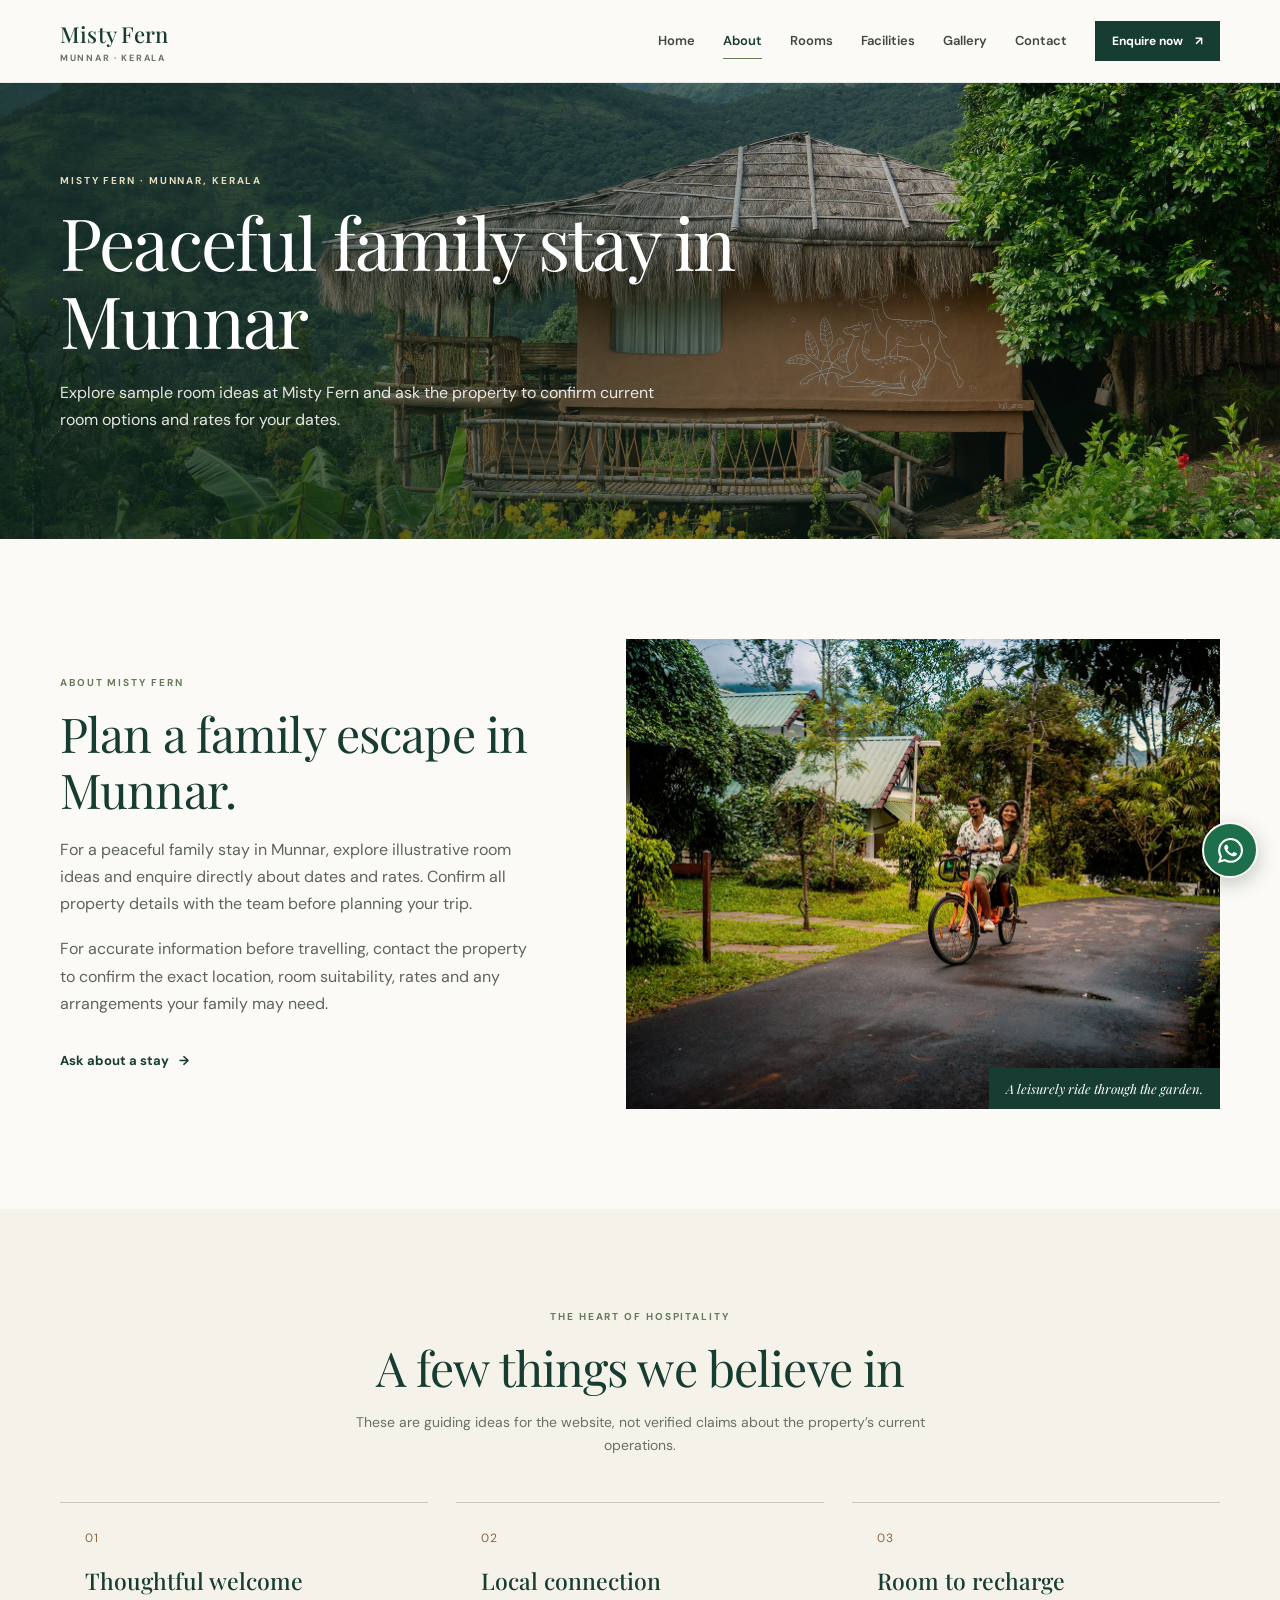
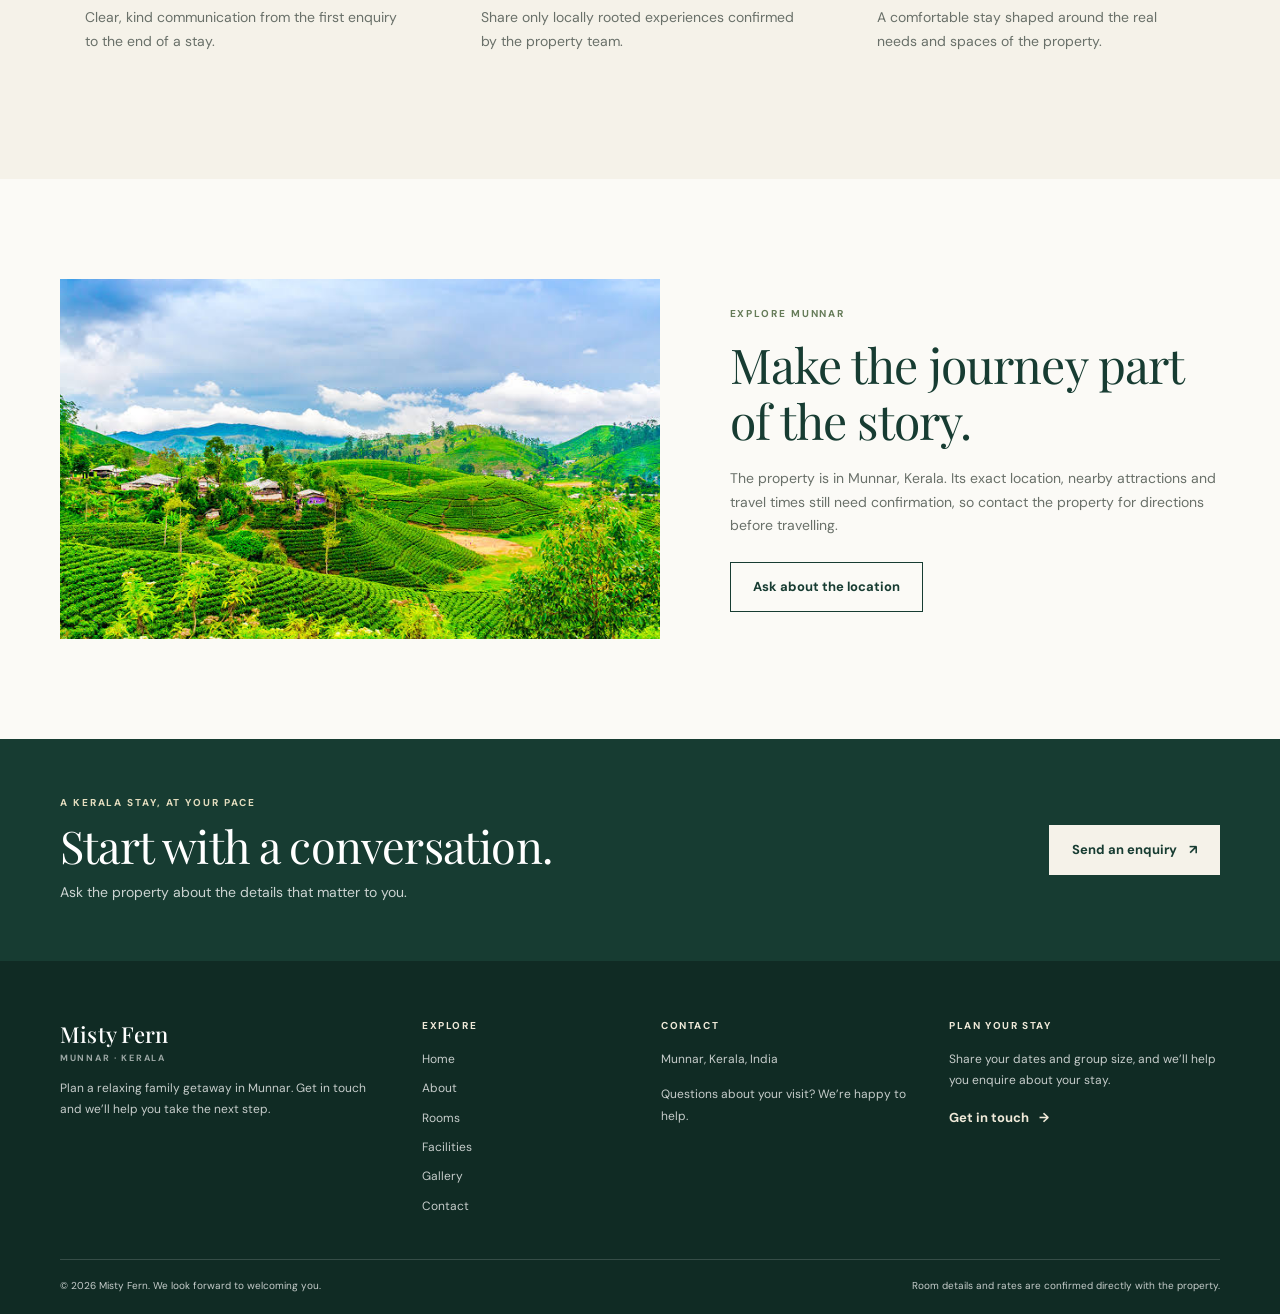
==== about.html @ b71ce5d6 "Add files via upload" ====
<!doctype html>
<html lang="en">
<head>
  <meta charset="utf-8"><meta name="viewport" content="width=device-width, initial-scale=1"><meta name="theme-color" content="#173c32">
  <title>Peaceful family stay in Munnar | Misty Fern</title>
  <meta name="description" content="Looking for a peaceful family stay in Munnar? Explore sample stays and contact Misty Fern to confirm details.">
  <meta property="og:type" content="website"><meta property="og:title" content="About Misty Fern | Munnar"><meta property="og:description" content="Plan a peaceful family stay in Munnar at Misty Fern. Ask the property to confirm rooms and rates."><meta property="og:image" content="https://images.unsplash.com/photo-1448375240586-882707db888b?auto=format&fit=crop&w=1200&q=80">
  <link rel="icon" href="favicon.svg" type="image/svg+xml"><link rel="stylesheet" href="styles.css"><script src="config.js" defer></script><script src="main.js" defer></script>
</head>
<body><a class="skip-link" href="#main">Skip to content</a><div id="site-header"></div>
<main id="main">
  <section class="page-hero"><img src="images/Cover.webp" alt="A scenic view of Munnar" fetchpriority="high"><div class="page-hero-overlay"></div><div class="container page-hero-content"><p class="eyebrow light">MISTY FERN · MUNNAR, KERALA</p><h2>Peaceful family stay in Munnar</h2><p>Explore sample room ideas at Misty Fern and ask the property to confirm current room options and rates for your dates.</p></div></section>
  <section class="section-pad container split-section"><div class="split-copy"><p class="eyebrow">ABOUT MISTY FERN</p><h2>Plan a family escape in Munnar.</h2><p>For a peaceful family stay in Munnar, explore illustrative room ideas and enquire directly about dates and rates. Confirm all property details with the team before planning your trip.</p><p>For accurate information before travelling, contact the property to confirm the exact location, room suitability, rates and any arrangements your family may need.</p><a class="text-link" href="contact.html#enquiry">Ask about a stay <span aria-hidden="true">→</span></a></div><div class="split-image"><img src="images/family.webp" alt="Two guests cycling through a garden" loading="lazy"><span class="image-caption">A leisurely ride through the garden.</span></div></section>
  <section class="soft-section section-pad"><div class="container"><div class="center-heading"><p class="eyebrow">THE HEART OF HOSPITALITY</p><h2>A few things we believe in</h2><p>These are guiding ideas for the website, not verified claims about the property’s current operations.</p></div><div class="belief-grid"><article><span>01</span><h3>Thoughtful welcome</h3><p>Clear, kind communication from the first enquiry to the end of a stay.</p></article><article><span>02</span><h3>Local connection</h3><p>Share only locally rooted experiences confirmed by the property team.</p></article><article><span>03</span><h3>Room to recharge</h3><p>A comfortable stay shaped around the real needs and spaces of the property.</p></article></div></div></section>
  <section class="section-pad container nearby-section"><div class="nearby-image"><img src="images/2nd%20image.jpg" alt="Tea gardens, hills and a lake in Munnar" loading="lazy"></div><div><p class="eyebrow">EXPLORE MUNNAR</p><h2>Make the journey part of the story.</h2><p>The property is in Munnar, Kerala. Its exact location, nearby attractions and travel times still need confirmation, so contact the property for directions before travelling.</p><a class="button button-outline" href="contact.html#enquiry">Ask about the location</a></div></section>
  <section class="booking-strip"><div class="container booking-strip-inner"><div><p class="eyebrow light">A KERALA STAY, AT YOUR PACE</p><h2>Start with a conversation.</h2><p>Ask the property about the details that matter to you.</p></div><a class="button button-light" href="contact.html#enquiry">Send an enquiry <span aria-hidden="true">↗</span></a></div></section>
</main><div id="site-footer"></div></body></html>
---- styles.css ----
@import url('https://fonts.googleapis.com/css2?family=DM+Sans:wght@400;500;600;700&family=Playfair+Display:wght@400;500;600&display=swap');

:root{--forest:#173c32;--forest-deep:#102b24;--moss:#657b58;--cream:#f5f2e9;--paper:#fbfaf6;--earth:#8a6748;--ink:#242923;--muted:#697069;--line:#dddcd2;--white:#fff;--serif:'Playfair Display',Georgia,serif;--sans:'DM Sans',Arial,sans-serif;--content:1160px}
*{box-sizing:border-box}
html{scroll-behavior:smooth;scroll-padding-top:92px}
body{margin:0;background:var(--paper);color:var(--ink);font:16px/1.7 var(--sans);-webkit-font-smoothing:antialiased}
img{display:block;width:100%;height:auto}
a{color:inherit}
button,input,select,textarea{font:inherit}
button,a{-webkit-tap-highlight-color:transparent}
a:focus-visible,button:focus-visible,input:focus-visible,select:focus-visible,textarea:focus-visible{outline:3px solid #bf8748;outline-offset:3px}
.container{width:min(var(--content),calc(100% - 48px));margin-inline:auto}
.section-pad{padding-block:100px}
.skip-link{position:absolute;z-index:100;top:12px;left:12px;padding:10px 16px;background:var(--white);transform:translateY(-160%);color:var(--forest)}
.skip-link:focus{transform:translateY(0)}
.site-header{position:sticky;z-index:50;top:0;background:rgba(251,250,246,.96);backdrop-filter:blur(14px);border-bottom:1px solid rgba(23,60,50,.09)}
.nav-wrap{height:82px;display:flex;align-items:center;justify-content:space-between;gap:28px}
.brand{display:inline-flex;flex-direction:column;text-decoration:none;line-height:1.1;flex-shrink:0}
.brand-name{font:500 22px var(--serif);color:var(--forest);letter-spacing:.01em}
.brand-sub{margin-top:5px;color:var(--muted);font-size:9px;font-weight:700;letter-spacing:.19em;text-transform:uppercase}
.nav-links{display:flex;align-items:center;gap:28px}
.nav-links>a:not(.button){position:relative;text-decoration:none;color:#414840;font-size:13px;font-weight:600}
.nav-links>a:not(.button):after{position:absolute;right:0;bottom:-7px;left:0;height:1px;background:var(--moss);content:"";transform:scaleX(0);transform-origin:left;transition:transform .2s}
.nav-links>a[aria-current=page]:after,.nav-links>a:not(.button):hover:after{transform:scaleX(1)}
.nav-links>a[aria-current=page]{color:var(--forest)}
.menu-toggle{display:none;width:44px;height:44px;padding:10px;border:1px solid var(--line);border-radius:50%;background:transparent;color:var(--forest);cursor:pointer}
.menu-toggle span{display:block;width:20px;height:1px;margin:5px auto;background:currentColor}
.button{display:inline-flex;min-height:50px;align-items:center;justify-content:center;gap:12px;padding:12px 22px;border:1px solid var(--forest);background:var(--forest);color:var(--white);font-size:13px;font-weight:700;text-decoration:none;transition:background .2s,color .2s,transform .2s}
.button:hover{transform:translateY(-2px);background:var(--forest-deep)}
.button-small{min-height:40px;padding:8px 16px;font-size:12px}
.button-light{border-color:var(--cream);background:var(--cream);color:var(--forest)}
.button-light:hover{background:var(--white);color:var(--forest)}
.button-outline,.button-outline-light{background:transparent;color:var(--forest)}
.button-outline:hover{background:var(--forest);color:var(--white)}
.button-outline-light{border-color:rgba(255,255,255,.7);color:var(--white)}
.button-outline-light:hover{background:var(--white);color:var(--forest)}
.button-row{display:flex;flex-wrap:wrap;gap:14px;margin-top:30px}
.hero{position:relative;display:flex;min-height:min(740px,calc(100svh - 82px));align-items:center;overflow:hidden;background:var(--forest-deep);color:white}
.hero-image,.hero-shade,.page-hero>img,.page-hero-overlay{position:absolute;inset:0;width:100%;height:100%;object-fit:cover}
.hero-image{object-position:center 55%}
.hero-shade,.page-hero-overlay{background:linear-gradient(90deg,rgba(13,36,29,.77) 0%,rgba(13,36,29,.46) 48%,rgba(13,36,29,.08) 100%),linear-gradient(0deg,rgba(12,29,24,.28),transparent 55%)}
.hero-content{position:relative;z-index:1;padding-block:90px}
.hero h1,.page-hero h1{max-width:790px;margin:15px 0 20px;font:400 clamp(48px,7vw,82px)/1.08 var(--serif);letter-spacing:-.025em}
.eyebrow{margin:0 0 15px;color:var(--moss);font-size:10px;font-weight:700;letter-spacing:.19em;line-height:1.5}
.eyebrow.light{color:#e4ddbf}
.hero-copy{max-width:550px;color:rgba(255,255,255,.9);font-size:17px}
.placeholder-note{color:#716e63;font-size:12px;font-style:italic}
.hero-note{margin-top:25px;color:rgba(255,255,255,.76)}
.hero-index{position:absolute;right:4%;bottom:35px;color:rgba(255,255,255,.8);font-size:10px;letter-spacing:.2em}
.intro-section{display:grid;grid-template-columns:1fr .85fr;align-items:center;gap:95px}
.photo-frame{position:relative;padding:0 28px 30px 0}
.photo-frame:before{position:absolute;z-index:0;right:0;bottom:0;width:70%;height:70%;background:var(--cream);content:""}
.photo-frame img{position:relative;z-index:1;height:490px;object-fit:cover}
.photo-caption,.image-caption{position:absolute;z-index:2;right:0;bottom:0;padding:12px 17px;background:var(--forest);color:white;font:italic 13px var(--serif)}
.intro-copy{max-width:440px}
h2{margin:0 0 18px;font:400 clamp(34px,4vw,48px)/1.18 var(--serif);letter-spacing:-.018em;color:var(--forest)}
h3{margin:0 0 10px;color:var(--forest);font:500 23px/1.3 var(--serif)}
.intro-copy>p:not(.eyebrow),.split-copy>p:not(.eyebrow){margin:0 0 18px;color:#5e635c}
.text-link{display:inline-flex;align-items:center;gap:10px;margin-top:15px;color:var(--forest);font-size:13px;font-weight:700;text-decoration:none}
.text-link span{transition:transform .2s}
.text-link:hover span{transform:translateX(4px)}
.rooms-section,.gallery-preview,.soft-section{background:var(--cream)}
.section-heading{display:flex;align-items:end;justify-content:space-between;gap:20px;margin-bottom:27px}
.section-heading h2,.center-heading h2{margin-bottom:0}
.section-heading>.text-link{flex-shrink:0}
.room-grid{display:grid;grid-template-columns:repeat(3,1fr);gap:24px;margin-top:25px}
.room-card{background:var(--paper)}
.card-image{position:relative;display:block;overflow:hidden}
.card-image img{height:250px;object-fit:cover;transition:transform .5s}
.room-card:hover .card-image img{transform:scale(1.04)}
.image-tag{position:absolute;top:14px;left:14px;padding:6px 9px;background:rgba(251,250,246,.93);color:var(--forest);font-size:9px;font-weight:700;letter-spacing:.12em}
.room-card-body{padding:24px}
.room-card-body h3{margin:0 0 9px}
.room-card-body>p:not(.eyebrow){min-height:52px;margin:0 0 18px;color:var(--muted);font-size:13px}
.room-meta{display:flex;flex-direction:column;gap:6px;padding:15px 0;border-top:1px solid var(--line);color:var(--muted);font-size:11px}
.price{color:var(--muted);font-size:11px}
.price strong{color:var(--forest);font:500 18px var(--serif)}
.card-actions{display:flex;align-items:center;justify-content:space-between;gap:8px}
.card-actions .text-link{margin:0;font-size:12px}
.quote-band{padding:78px 0;background:linear-gradient(100deg,rgba(17,51,42,.94),rgba(29,69,54,.87)),url("https://images.unsplash.com/photo-1470252649378-9c29740c9fa8?auto=format&fit=crop&w=1800&q=75") center 48%/cover;color:white}
.quote-inner{max-width:760px;text-align:center}
.quote-inner h2{margin:0 0 26px;color:white;font-size:clamp(38px,5vw,58px)}
.feature-grid{display:grid;grid-template-columns:repeat(4,1fr);gap:22px;margin-top:28px}
.facility-note-panel{display:flex;align-items:center;justify-content:space-between;gap:28px;padding:28px 32px;background:var(--cream)}
.facility-note-panel p{max-width:700px;margin:0;color:#5e635c;font-size:14px}
.facility-note-panel p .text-link{display:flex;width:max-content;margin-top:8px}
.facility-empty{min-height:160px;justify-content:center}
.facility-empty p{max-width:530px}
.facility-empty strong{color:var(--forest);font:500 23px var(--serif)}
.feature-card{min-height:245px;padding:27px 23px;border:1px solid var(--line);background:var(--paper)}
.feature-icon{display:block;margin-bottom:22px;color:var(--earth);font:32px var(--serif)}
.feature-card h3{font-size:21px}
.feature-card p{margin:0 0 12px;color:var(--muted);font-size:13px}
.verify-label{display:inline-block;margin-top:5px;color:#77684c;font-size:10px;font-weight:700;letter-spacing:.04em}
.preview-item{position:relative;overflow:hidden;color:white}
.preview-item:after{position:absolute;inset:45% 0 0;background:linear-gradient(transparent,rgba(10,25,20,.68));content:""}
.preview-item img{height:100%;object-fit:cover;transition:transform .5s}
.preview-item:hover img{transform:scale(1.04)}
.preview-item span{position:absolute;z-index:1;bottom:17px;left:19px;font:19px var(--serif)}
.carousel-controls{display:flex;gap:9px}
.carousel-button{display:grid;width:44px;height:44px;place-items:center;border:1px solid var(--forest);border-radius:50%;background:transparent;color:var(--forest);font-size:20px;cursor:pointer;transition:background .2s,color .2s}
.carousel-button:hover:not(:disabled){background:var(--forest);color:var(--white)}
.carousel-button:disabled{opacity:.4;cursor:not-allowed}
.carousel-button[data-carousel-toggle]{font-size:15px}
.sightseeing-carousel{display:grid;grid-auto-columns:calc((100% - 32px)/3);grid-auto-flow:column;gap:16px;margin-top:25px;overflow-x:auto;overscroll-behavior-x:contain;scroll-snap-type:x mandatory;scrollbar-color:var(--moss) transparent;scrollbar-width:thin}
.sightseeing-card{height:320px;scroll-snap-align:start}
.sightseeing-card img{height:100%;object-fit:cover}
.location-section{display:grid;grid-template-columns:.8fr 1.2fr;align-items:center;gap:70px}
.location-copy address{margin:22px 0;color:#5e635c;font-style:normal}
.map-placeholder{position:relative;min-height:420px;overflow:hidden;background:#e9e8da}
.map-pin{margin-bottom:14px;color:var(--forest);font-size:33px}
.map-placeholder h3{font-size:23px}
.map-placeholder p{max-width:360px;margin:0 0 15px;color:#626c61;font-size:13px}
.map-embed{position:absolute;inset:0;width:100%;height:100%;min-height:100%;border:0}
.whatsapp-float{position:fixed;z-index:40;right:22px;bottom:22px;display:inline-flex;width:56px;height:56px;align-items:center;justify-content:center;padding:0;border:2px solid var(--paper);border-radius:50%;background:#1d6e4b;box-shadow:0 6px 20px rgba(16,43,36,.24);color:white;text-decoration:none;transition:transform .2s,background .2s}
.whatsapp-float:hover,.whatsapp-float:focus-visible,.whatsapp-float:active{transform:scale(1.5);background:#155a3c}
.whatsapp-icon{width:25px;height:25px;flex:0 0 25px;fill:currentColor}
.whatsapp-link{width:50px;height:50px;min-height:50px;padding:0;border-radius:50%;transition:transform .2s,background .2s}
.whatsapp-link:hover,.whatsapp-link:focus-visible,.whatsapp-link:active{transform:scale(1.5)}
.whatsapp-float .whatsapp-icon,.whatsapp-link .whatsapp-icon{transition:transform .2s}
.whatsapp-float:hover .whatsapp-icon,.whatsapp-float:focus-visible .whatsapp-icon,.whatsapp-float:active .whatsapp-icon,.whatsapp-link:hover .whatsapp-icon,.whatsapp-link:focus-visible .whatsapp-icon,.whatsapp-link:active .whatsapp-icon{transform:scale(1.25)}
.booking-strip{padding:56px 0;background:var(--forest);color:white}
.booking-strip-inner{display:flex;align-items:center;justify-content:space-between;gap:40px}
.booking-strip h2{margin:0 0 9px;color:white;font-size:clamp(34px,4vw,45px)}
.booking-strip p:not(.eyebrow){margin:0;color:rgba(255,255,255,.78);font-size:14px}
.booking-strip .eyebrow{margin-bottom:9px}
.site-footer{padding:58px 0 20px;background:var(--forest-deep);color:rgba(255,255,255,.76)}
.footer-grid{display:grid;grid-template-columns:1.3fr .8fr 1fr 1.1fr;gap:42px;padding-bottom:43px}
.footer-brand .brand-name{color:white}
.footer-brand .brand-sub{color:rgba(255,255,255,.59)}
.footer-grid h2{margin:0 0 17px;color:#f0ead9;font:700 10px var(--sans);letter-spacing:.16em;text-transform:uppercase}
.footer-grid p,.footer-grid address{margin:14px 0 0;font-size:12px;line-height:1.8;font-style:normal}
.footer-links{display:flex;flex-direction:column;gap:9px}
.footer-links a{width:max-content;color:rgba(255,255,255,.76);font-size:12px;text-decoration:none}
.footer-links a:hover{color:white;text-decoration:underline}
.footer-bottom{display:flex;justify-content:space-between;gap:20px;padding-top:17px;border-top:1px solid rgba(255,255,255,.16);font-size:10px}
.footer-bottom p{margin:0}
.page-hero{position:relative;min-height:450px;display:flex;align-items:center;overflow:hidden;background:var(--forest-deep);color:white}
.page-hero>img{object-position:center 53%}
.page-hero-content{position:relative;z-index:1;padding-block:90px}
.page-hero h1,.page-hero h2{max-width:750px;margin:15px 0 20px;color:var(--white);font:400 clamp(46px,6vw,72px)/1.08 var(--serif);letter-spacing:-.025em}
.page-hero .page-hero-content h2{color:#fff}
.page-hero-content>p:last-child{max-width:600px;color:rgba(255,255,255,.88)}
.page-hero-short{min-height:390px}
.split-section{display:grid;grid-template-columns:.9fr 1.1fr;align-items:center;gap:80px}
.split-copy{max-width:480px}
.split-image{position:relative}
.split-image img{height:470px;object-fit:cover}
.image-caption{right:0;bottom:0}
.soft-section{background:var(--cream)}
.center-heading{max-width:700px;margin:0 auto 44px;text-align:center}
.center-heading>p:last-child{max-width:620px;margin:15px auto 0;color:var(--muted);font-size:14px}
.belief-grid{display:grid;grid-template-columns:repeat(3,1fr);gap:28px}
.belief-grid article{padding:25px;border-top:1px solid #c9c8bc}
.belief-grid article>span{display:block;margin-bottom:18px;color:var(--earth);font-size:12px;letter-spacing:.12em}
.belief-grid h3{font-size:23px}
.belief-grid p,.nearby-section p:not(.eyebrow){margin:0;color:var(--muted);font-size:14px}
.nearby-section{display:grid;grid-template-columns:1.1fr .9fr;align-items:center;gap:70px}
.nearby-image img{height:360px;object-fit:cover}
.nearby-section .button{margin-top:24px}
.room-list{display:flex;flex-direction:column;gap:35px}
.room-detail{display:grid;grid-template-columns:1.08fr .92fr;background:var(--cream);scroll-margin-top:100px}
.room-detail:nth-child(even){grid-template-columns:.92fr 1.08fr}
.room-detail:nth-child(even) .room-detail-image{order:2}
.room-detail-image{position:relative;min-height:360px}
.room-detail-image img{position:absolute;inset:0;height:100%;object-fit:cover}
.room-detail-content{padding:38px}
.room-detail-content h2{font-size:38px}
.room-detail-content>p:not(.eyebrow){color:var(--muted);font-size:14px}
.detail-specs{display:grid;grid-template-columns:1fr 1fr;gap:10px;margin:20px 0;padding:16px 0;border-block:1px solid var(--line);color:#656a62;font-size:12px}
.large-price{margin:0 0 5px!important}
.large-price strong{font-size:24px}
.muted-copy{margin:0 0 18px!important;font-size:11px!important}
.policy-note{max-width:700px;margin:52px auto 0;padding:24px 28px;border-left:2px solid var(--moss);background:var(--cream)}
.policy-note h2{font-size:25px}
.policy-note p{margin:0;color:var(--muted);font-size:13px}
.facility-grid{display:grid;grid-template-columns:repeat(2,1fr);gap:25px}
.facility-card{display:grid;grid-template-columns:.8fr 1.2fr;min-height:235px;background:var(--cream)}
.facility-art img{height:100%;min-height:235px;object-fit:cover}
.facility-card>div:last-child{padding:25px}
.facility-card h3{margin:10px 0;font-size:23px}
.facility-card p{margin:0;color:var(--muted);font-size:13px}
.illustration-note{margin-top:14px;color:var(--muted);font-size:12px;font-style:italic}
.confirmed-facilities{display:grid;grid-template-columns:repeat(3,minmax(0,1fr));gap:24px;margin-top:40px}
.confirmed-facility{display:flex;flex-direction:column;padding:32px 28px;border:1px solid var(--line);background:var(--paper);border-radius:4px;box-shadow:0 4px 18px rgba(16,43,36,.04);transition:transform .25s ease,box-shadow .25s ease,border-color .25s ease}
.confirmed-facility:hover{transform:translateY(-3px);box-shadow:0 12px 28px rgba(16,43,36,.08);border-color:rgba(101,123,88,.4)}
.confirmed-facility-header{display:flex;align-items:center;justify-content:space-between;margin-bottom:20px}
.facility-icon{display:inline-flex;align-items:center;justify-content:center;width:48px;height:48px;border-radius:50%;background:rgba(23,60,50,.07);color:var(--forest)}
.facility-icon svg{width:24px;height:24px}
.facility-num{font:500 22px var(--serif);color:var(--earth);letter-spacing:.02em}
.confirmed-facility-copy{display:flex;flex-direction:column;flex-grow:1}
.confirmed-facility h3{margin:0 0 10px;font-size:21px;color:var(--forest);font-family:var(--serif);font-weight:500;line-height:1.25}
.confirmed-facility p{margin:0;color:var(--muted);font-size:14px;line-height:1.6}
.centered-note{margin-top:25px;text-align:center}
.gallery-filters{display:flex;flex-wrap:wrap;justify-content:center;gap:9px;margin:35px 0}
.filter-button{padding:9px 16px;border:1px solid var(--line);border-radius:30px;background:transparent;color:var(--forest);font-size:12px;cursor:pointer;transition:background .2s,color .2s}
.filter-button:hover,.filter-button.is-active{border-color:var(--forest);background:var(--forest);color:white}
.gallery-grid{display:grid;grid-auto-flow:dense;grid-template-columns:repeat(3,1fr);grid-auto-rows:245px;gap:16px}
.gallery-item{position:relative;overflow:hidden;padding:0;border:0;background:var(--forest);color:white;text-align:left;cursor:zoom-in}
.gallery-item img{height:100%;object-fit:cover;transition:transform .4s,opacity .3s}
.gallery-item:after{position:absolute;inset:55% 0 0;background:linear-gradient(transparent,rgba(10,25,20,.74));content:""}
.gallery-item:hover img{transform:scale(1.045)}
.gallery-item>span{position:absolute;z-index:1;right:16px;bottom:13px;left:16px;font-size:12px;font-weight:600}
.gallery-item-wide{grid-column:span 2}
.gallery-item-tall{grid-row:span 2}
.gallery-item[hidden]{display:none}
.lightbox{width:min(960px,calc(100% - 32px));max-width:none;max-height:92vh;padding:45px 66px 30px;border:0;background:#101713;color:white}
.lightbox::backdrop{background:rgba(6,13,10,.88)}
.lightbox figure{display:flex;max-height:calc(92vh - 85px);flex-direction:column;align-items:center;justify-content:center;gap:12px;margin:0}
.lightbox figure img{width:auto;max-width:100%;max-height:calc(92vh - 140px);object-fit:contain}
.lightbox figcaption{color:rgba(255,255,255,.83);font-size:13px;text-align:center}
.lightbox-close,.lightbox-prev,.lightbox-next{position:absolute;display:grid;width:42px;height:42px;place-items:center;border:1px solid rgba(255,255,255,.42);border-radius:50%;background:rgba(0,0,0,.2);color:white;font-size:28px;line-height:1;cursor:pointer}
.lightbox-close{top:12px;right:12px;font-size:25px}
.lightbox-prev{top:50%;left:12px}
.lightbox-next{top:50%;right:12px}
.contact-layout{display:grid;grid-template-columns:.85fr 1.15fr;align-items:start;gap:80px}
.contact-information>h2{font-size:42px}
.contact-information>p:not(.eyebrow){color:var(--muted);font-size:14px}
.contact-detail{display:flex;gap:17px;margin-top:26px}
.contact-symbol{width:34px;flex:none;color:var(--earth);font-size:21px;text-align:center}
.contact-detail h3{margin:0 0 4px;font:700 12px var(--sans)}
.contact-detail p{margin:0;color:var(--muted);font-size:12px}
.contact-detail .text-link{margin-top:6px;font-size:11px}
.contact-map{min-height:350px;margin:28px 0}
.whatsapp-link[aria-disabled=true]{opacity:.65;cursor:not-allowed}
.enquiry-panel{padding:37px;background:var(--cream)}
.enquiry-panel h2{font-size:39px}
.form-intro,.privacy-note{color:var(--muted);font-size:12px}
.form-grid{display:grid;grid-template-columns:1fr 1fr;gap:18px;margin-top:25px}
.form-field{display:flex;flex-direction:column;gap:7px}
.form-field-full{grid-column:1/-1}
.form-field label{color:#3f4940;font-size:11px;font-weight:700}
.form-field input,.form-field select,.form-field textarea{width:100%;min-height:46px;padding:11px 12px;border:1px solid #d2d0c5;border-radius:0;background:var(--paper);color:var(--ink);font-size:13px}
.form-field textarea{resize:vertical}
.form-field input:focus,.form-field select:focus,.form-field textarea:focus{border-color:var(--moss)}
.privacy-note{margin:20px 0}
.submit-button{min-width:175px;cursor:pointer}
.submit-button:disabled{opacity:.66;cursor:wait}
.form-status{min-height:25px;margin:14px 0 0;color:var(--forest);font-size:13px}
.form-status[data-state=error]{color:#8b2b24}
.visually-hidden,.sr-only{position:absolute!important;width:1px!important;height:1px!important;padding:0!important;overflow:hidden!important;clip:rect(0,0,0,0)!important;white-space:nowrap!important;border:0!important}
.not-found{min-height:55vh;display:flex;flex-direction:column;align-items:flex-start;justify-content:center;padding-block:80px}
.not-found h1{max-width:700px;margin:0 0 14px;color:var(--forest);font:400 clamp(42px,7vw,70px)/1.1 var(--serif)}
.not-found>p:not(.eyebrow){max-width:520px;color:var(--muted)}

@media(max-width:950px){
  .nav-links{gap:17px}.nav-links>a:not(.button){font-size:12px}.nav-links .button{min-height:42px;padding:9px 13px;font-size:11px}
  .intro-section{gap:55px}.room-grid{gap:15px}.room-card-body{padding:18px}.card-image img{height:210px}
  .feature-grid{grid-template-columns:repeat(2,1fr)}.location-section,.split-section,.nearby-section{gap:42px}
  .footer-grid{grid-template-columns:repeat(2,1fr);gap:35px}.contact-layout{gap:40px}
}
@media(max-width:700px){
  html{scroll-padding-top:75px}.container{width:min(100% - 36px,var(--content))}.section-pad{padding-block:70px}
  .nav-wrap{height:72px}.brand-name{font-size:20px}.menu-toggle{display:block}
  .nav-links{position:absolute;top:71px;right:0;left:0;display:none;align-items:stretch;gap:0;padding:8px 20px 20px;border-bottom:1px solid var(--line);background:var(--paper);box-shadow:0 14px 22px rgba(16,43,36,.08)}
  .nav-links.is-open{display:flex;flex-direction:column}.nav-links>a:not(.button){padding:13px 3px;border-bottom:1px solid var(--line);font-size:14px}.nav-links>a:not(.button):after{display:none}.nav-links .button{margin-top:15px}
  .hero{min-height:690px;min-height:min(740px,calc(100svh - 72px))}.hero-image{object-position:58% center}.hero-shade{background:linear-gradient(90deg,rgba(13,36,29,.72),rgba(13,36,29,.23)),linear-gradient(0deg,rgba(12,29,24,.38),transparent 72%)}
  .hero-content{padding-block:70px}.hero h1{max-width:560px;font-size:clamp(46px,12vw,66px)}.hero-copy{font-size:15px}
  .intro-section,.location-section,.split-section,.nearby-section,.contact-layout{grid-template-columns:1fr;gap:38px}
  .photo-frame{max-width:520px}.photo-frame img{height:370px}.intro-copy{max-width:none}
  .section-heading{align-items:start;flex-direction:column;gap:8px}.section-heading>.text-link{margin-top:3px}
  .room-grid{grid-template-columns:1fr;gap:20px}.card-image img{height:280px}.room-card-body>p:not(.eyebrow){min-height:0}
  .quote-band{padding:63px 0}.feature-grid{gap:13px}.feature-card{min-height:0;padding:20px 17px}.feature-icon{margin-bottom:13px}
  .sightseeing-carousel{grid-auto-columns:calc((100% - 16px)/2)}.sightseeing-card{height:280px}.preview-item span{left:12px;font-size:16px}
  .booking-strip-inner{align-items:flex-start;flex-direction:column;gap:23px}.booking-strip{padding:43px 0}
  .facility-note-panel{align-items:flex-start;flex-direction:column;padding:24px}
  .page-hero{min-height:390px}.page-hero h1,.page-hero h2{font-size:clamp(43px,11vw,62px)}.page-hero-content{padding-block:75px}
  .split-image img{height:360px}.belief-grid{grid-template-columns:1fr;gap:5px}.belief-grid article{padding:19px 10px}
  .nearby-image img{height:290px}.room-detail,.room-detail:nth-child(even){grid-template-columns:1fr}.room-detail:nth-child(even) .room-detail-image{order:0}
  .map-placeholder{min-height:340px}.contact-map{min-height:300px}
  .room-detail-image{min-height:270px}.room-detail-image img{height:270px}.room-detail-content{padding:27px 23px}
  .facility-grid{grid-template-columns:1fr}.facility-card{grid-template-columns:.75fr 1.25fr;min-height:210px}.facility-art img{min-height:210px}.facility-card>div:last-child{padding:19px}.confirmed-facilities{grid-template-columns:repeat(2,minmax(0,1fr));gap:16px}.confirmed-facility{padding:24px 20px}
  .gallery-grid{grid-template-columns:repeat(2,1fr);grid-auto-rows:190px;gap:10px}.gallery-item-wide{grid-column:span 2}.gallery-item-tall{grid-row:span 2}.gallery-item>span{right:10px;bottom:10px;left:10px;font-size:10px}
  .gallery-filters{gap:7px}.filter-button{padding:8px 12px;font-size:11px}.lightbox{padding:48px 45px 25px}.lightbox-prev{left:5px}.lightbox-next{right:5px}
  .whatsapp-float{right:13px;bottom:13px}
  .contact-information>h2{font-size:37px}.enquiry-panel{padding:28px 21px}.enquiry-panel h2{font-size:35px}
}
@media(max-width:420px){
  .container{width:calc(100% - 30px)}.feature-grid{grid-template-columns:1fr}.feature-card{padding:20px}
  .sightseeing-carousel{grid-auto-columns:86%}.sightseeing-card{height:260px}
  .facility-card{grid-template-columns:1fr}.facility-art img{height:200px;min-height:0}.confirmed-facilities{grid-template-columns:1fr}
  .form-grid{grid-template-columns:1fr}.form-field-full{grid-column:auto}
  .footer-grid{grid-template-columns:1fr 1fr;gap:30px 18px}.footer-grid>section:first-child{grid-column:1/-1}
  .footer-bottom{flex-direction:column;gap:7px}.detail-specs{grid-template-columns:1fr}
}
@media(prefers-reduced-motion:reduce){
  *,*::before,*::after{scroll-behavior:auto!important;transition-duration:.01ms!important;animation-duration:.01ms!important;animation-iteration-count:1!important}
}
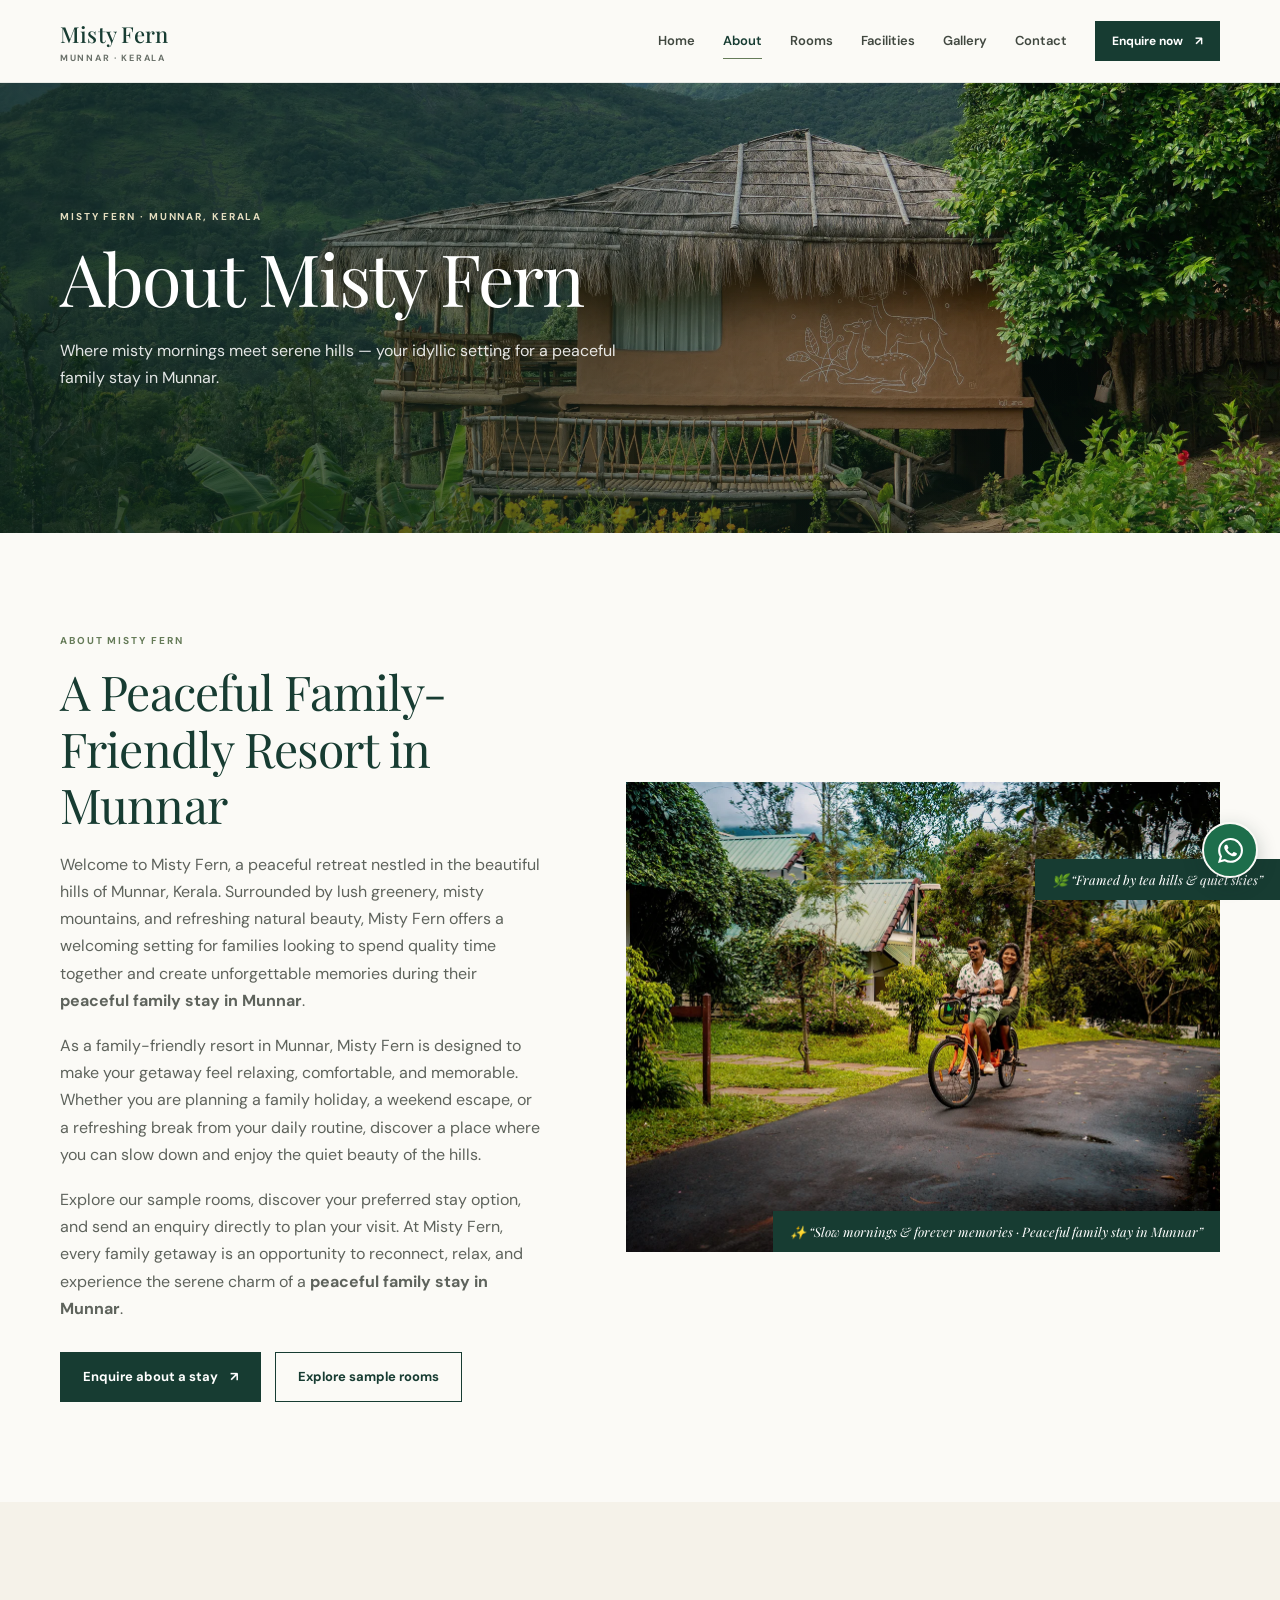
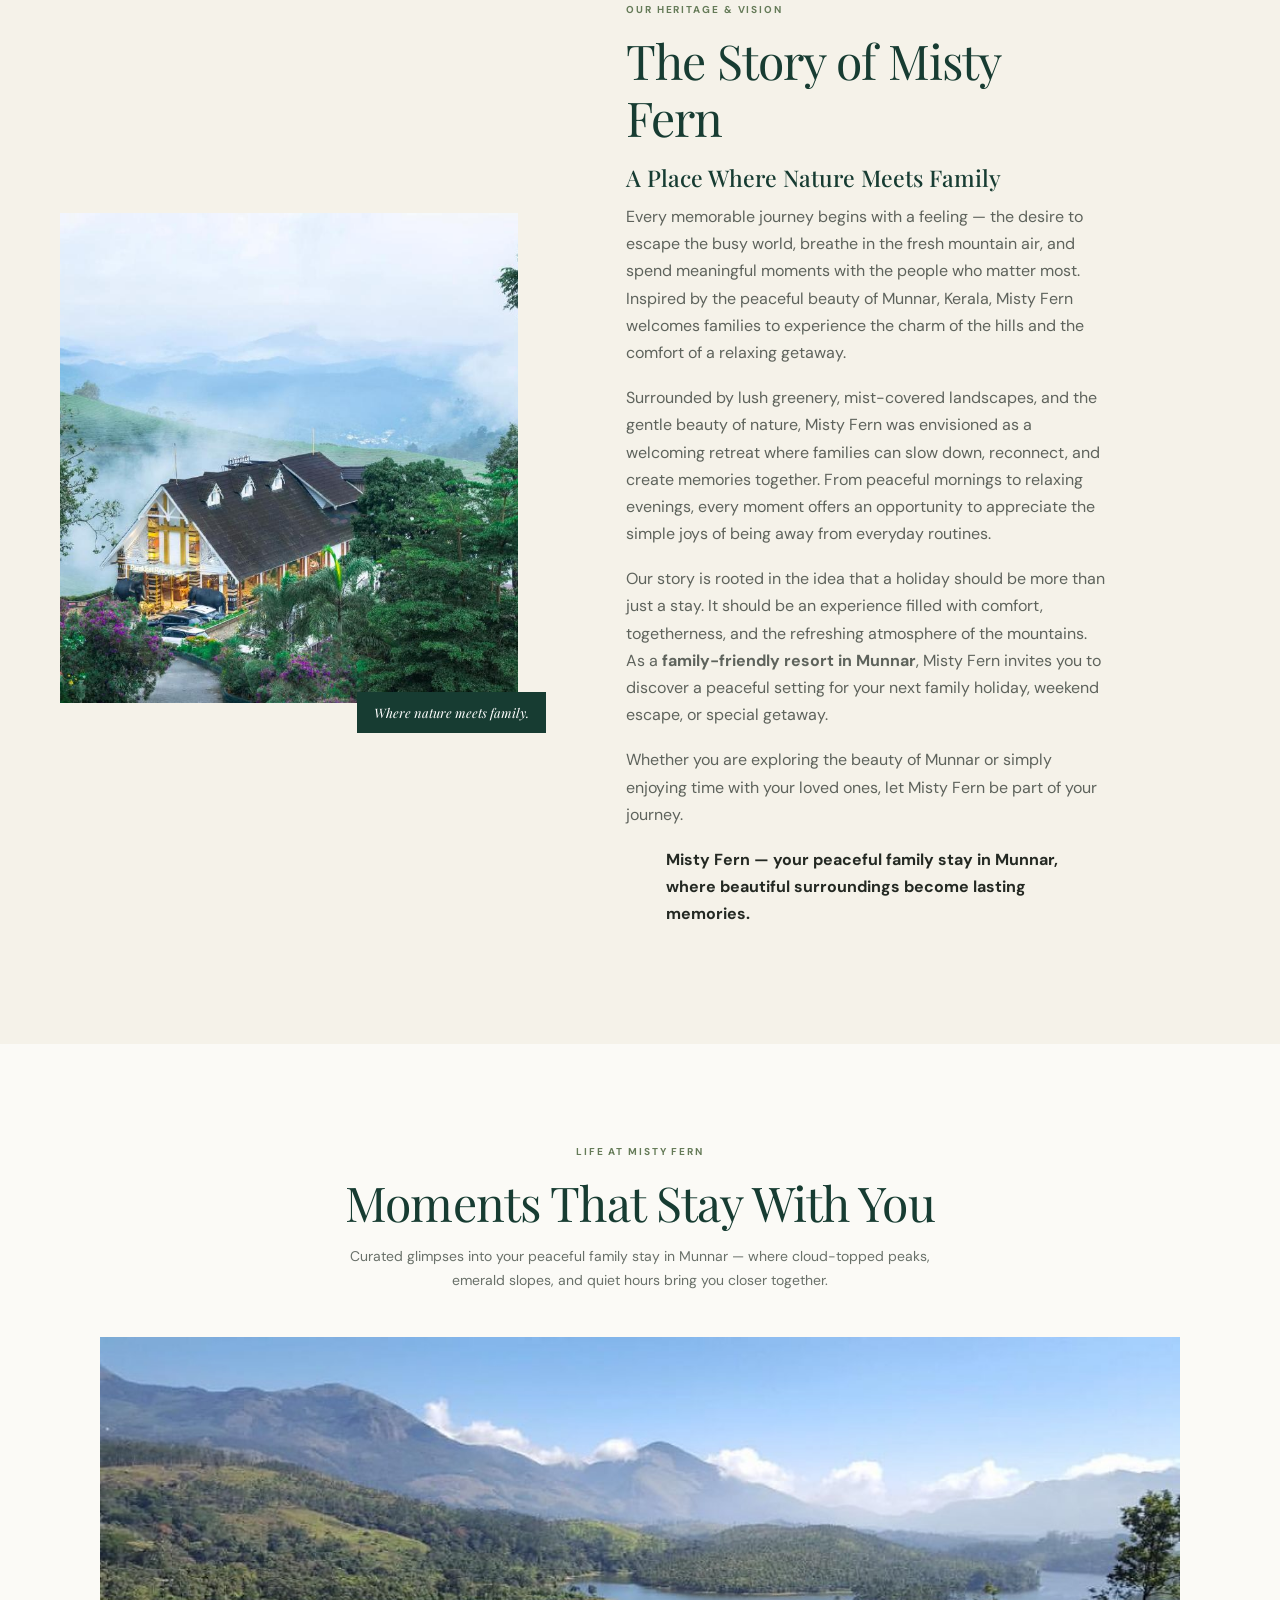
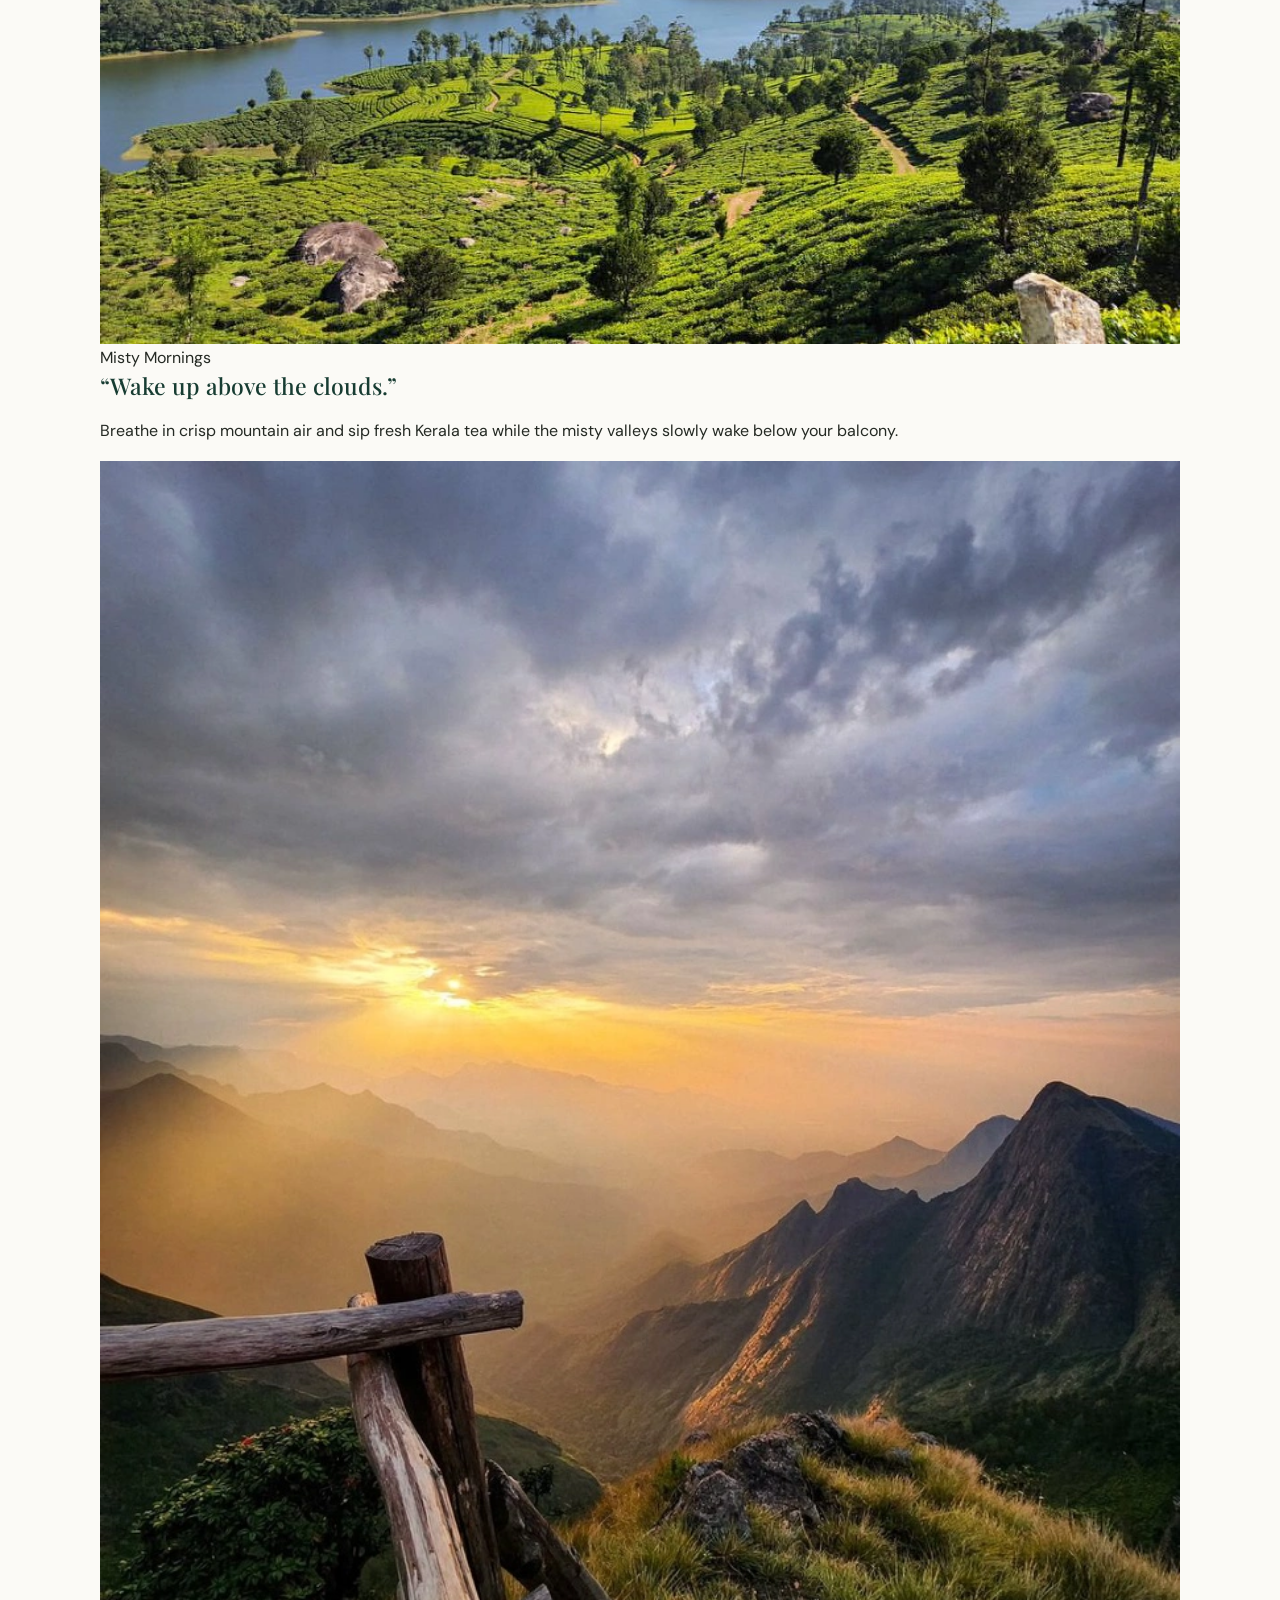
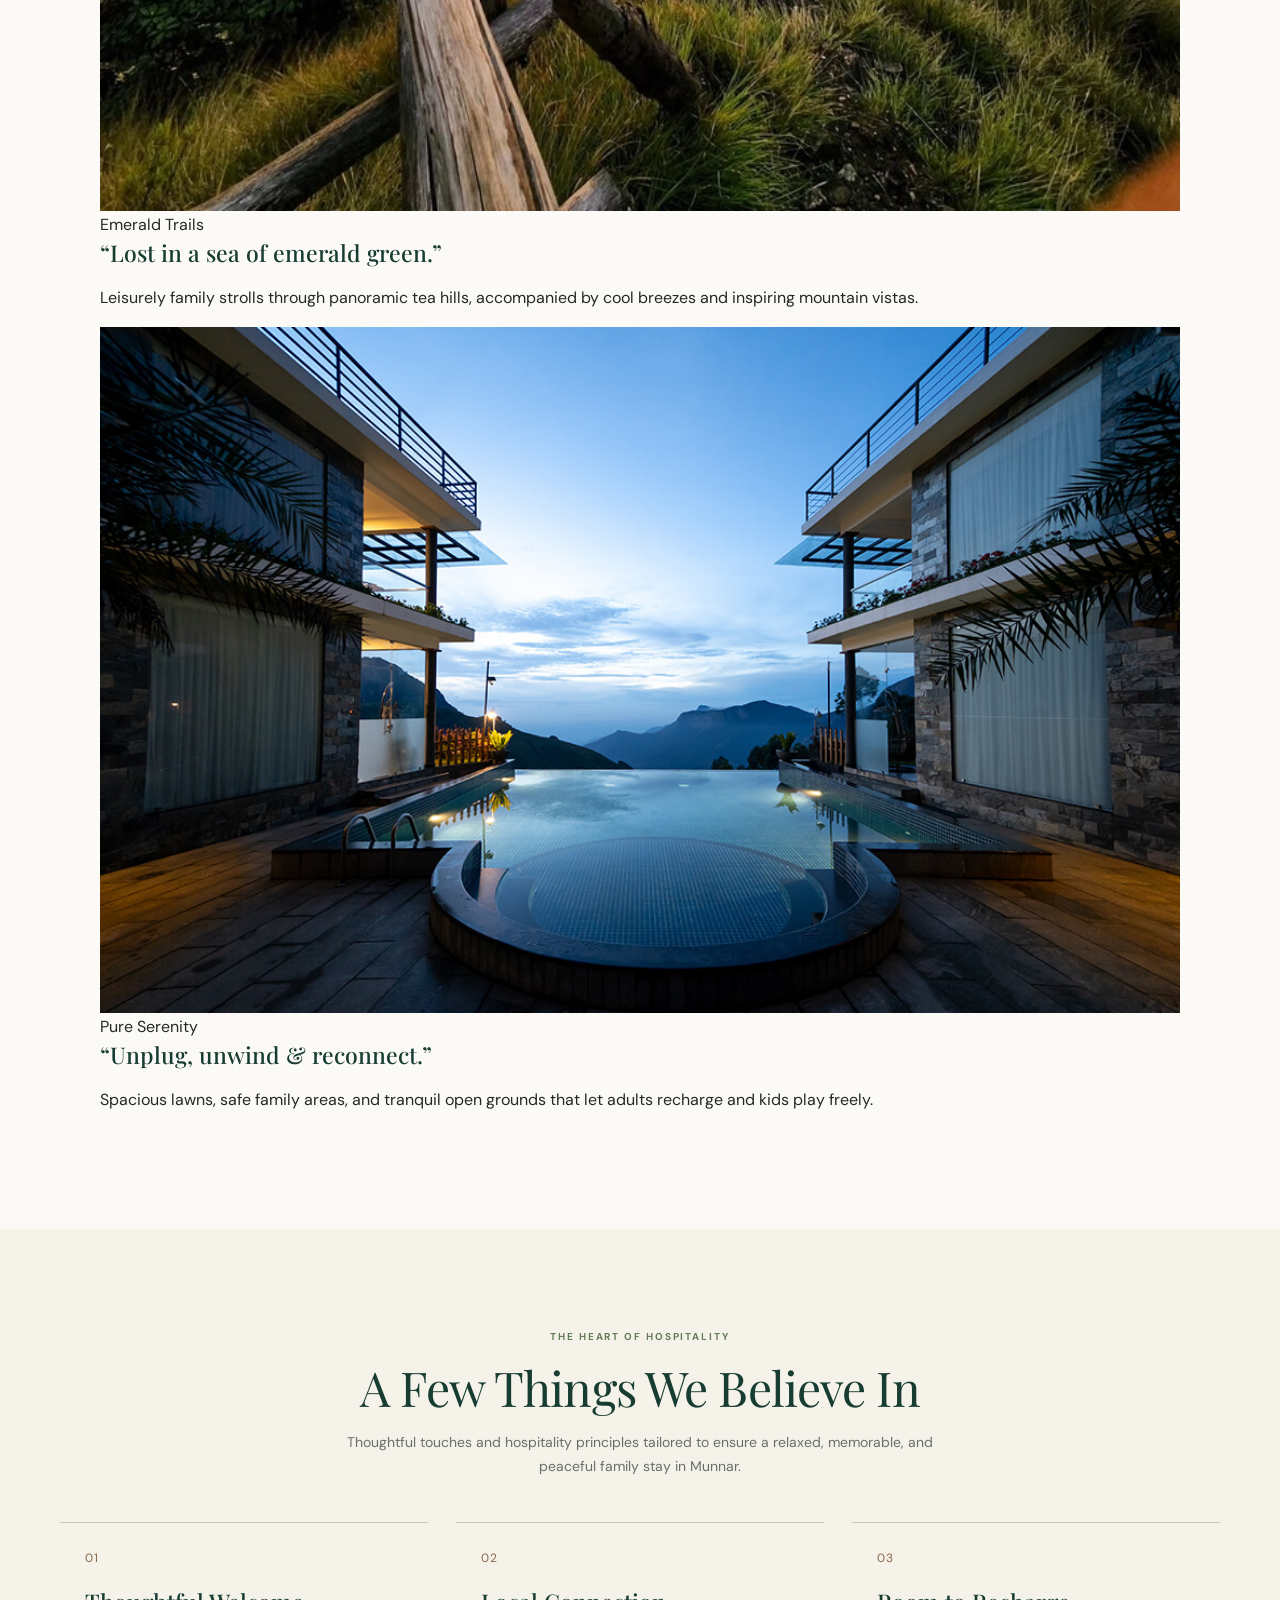
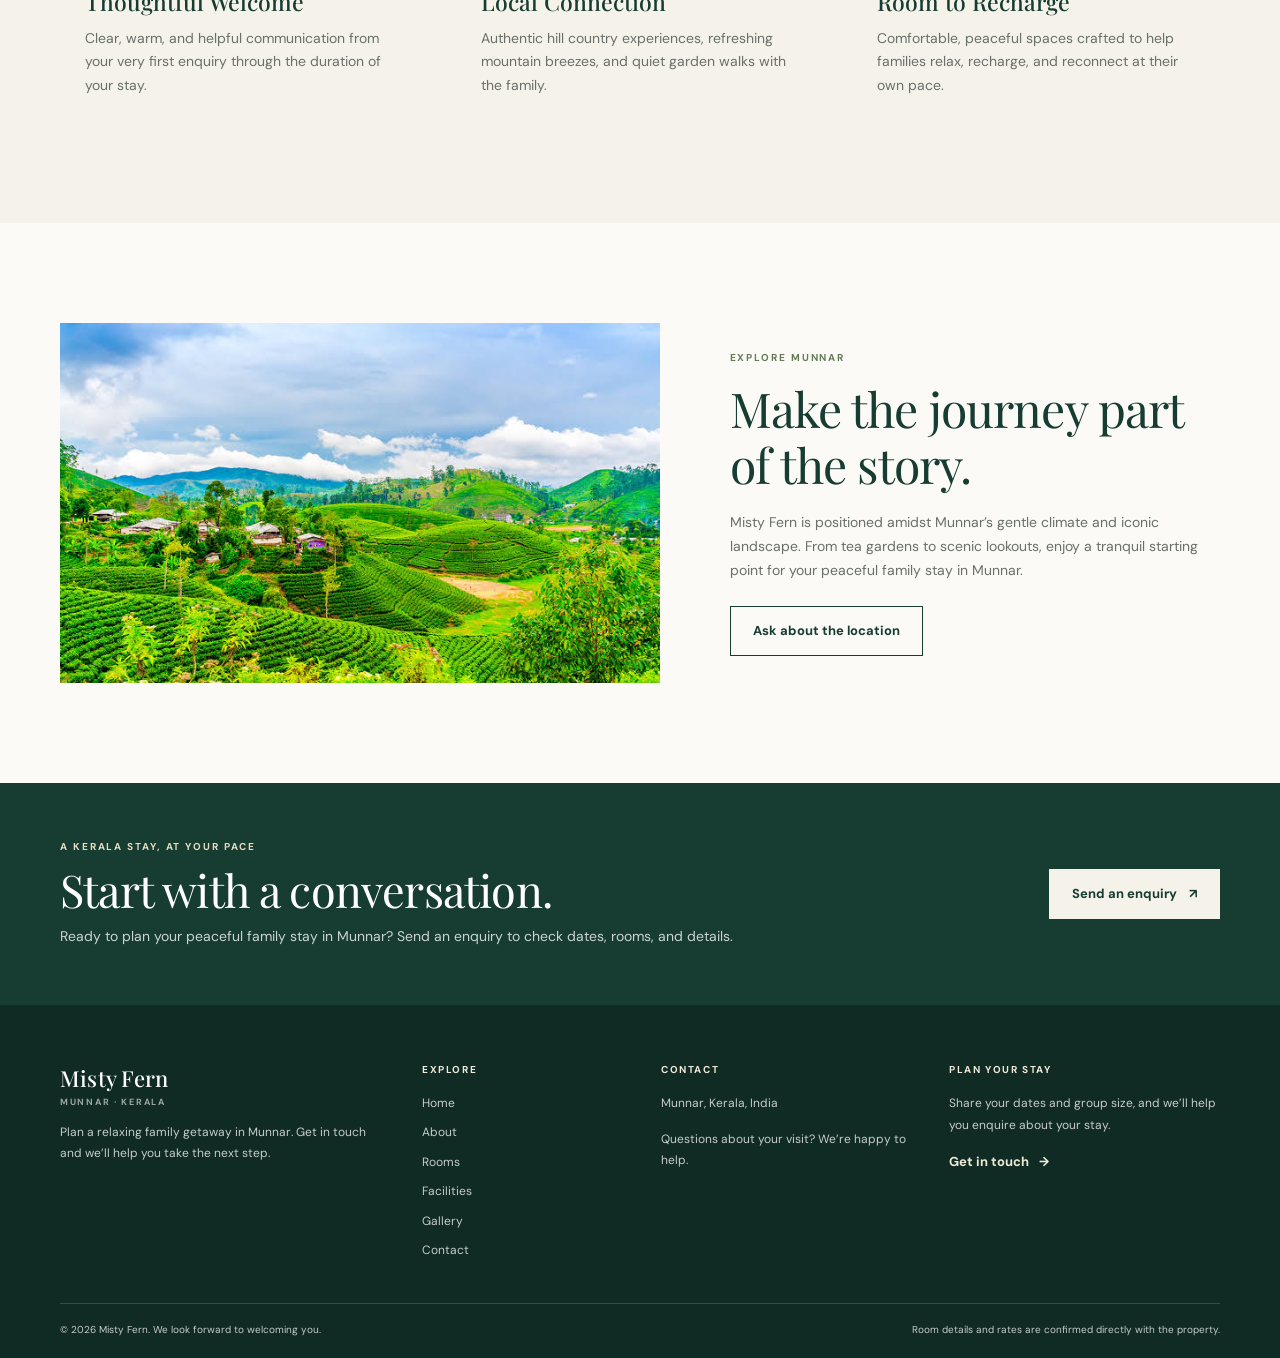
==== commit 19a225aa: "Update about.html" ====
--- a/about.html
+++ b/about.html
@@ -1,17 +1,191 @@
 <!doctype html>
 <html lang="en">
+
 <head>
-  <meta charset="utf-8"><meta name="viewport" content="width=device-width, initial-scale=1"><meta name="theme-color" content="#173c32">
-  <title>Peaceful family stay in Munnar | Misty Fern</title>
-  <meta name="description" content="Looking for a peaceful family stay in Munnar? Explore sample stays and contact Misty Fern to confirm details.">
-  <meta property="og:type" content="website"><meta property="og:title" content="About Misty Fern | Munnar"><meta property="og:description" content="Plan a peaceful family stay in Munnar at Misty Fern. Ask the property to confirm rooms and rates."><meta property="og:image" content="https://images.unsplash.com/photo-1448375240586-882707db888b?auto=format&fit=crop&w=1200&q=80">
-  <link rel="icon" href="favicon.svg" type="image/svg+xml"><link rel="stylesheet" href="styles.css"><script src="config.js" defer></script><script src="main.js" defer></script>
+  <!-- Google tag (gtag.js) -->
+  <script async src="https://www.googletagmanager.com/gtag/js?id=G-NYLX27RBE4"></script>
+  <script>
+    window.dataLayer = window.dataLayer || [];
+    function gtag() { dataLayer.push(arguments); }
+    gtag('js', new Date());
+
+    gtag('config', 'G-NYLX27RBE4');
+  </script>
+  <link rel="canonical" href="https://nithinvs4554-ai.github.io/munnar-resorts/about" />
+  <meta charset="utf-8">
+  <meta name="viewport" content="width=device-width, initial-scale=1">
+  <meta name="theme-color" content="#173c32">
+  <title>Peaceful Family Stay in Munnar | About Misty Fern Resort</title>
+  <meta name="description"
+    content="Discover Misty Fern, a peaceful family-friendly resort in Munnar, Kerala. Experience misty mountain views, quiet nature trails, and a truly peaceful family stay in Munnar.">
+  <meta property="og:type" content="website">
+  <meta property="og:title" content="About Misty Fern | Peaceful Family Stay in Munnar">
+  <meta property="og:description"
+    content="Surrounded by lush greenery and misty hills, Misty Fern offers the ideal setting for a peaceful family stay in Munnar. Enquire today.">
+  <meta property="og:image"
+    content="https://images.unsplash.com/photo-1448375240586-882707db888b?auto=format&fit=crop&w=1200&q=80">
+  <link rel="icon" href="favicon.svg" type="image/svg+xml">
+  <link rel="stylesheet" href="styles.css">
+  <script src="config.js" defer></script>
+  <script src="main.js" defer></script>
 </head>
-<body><a class="skip-link" href="#main">Skip to content</a><div id="site-header"></div>
-<main id="main">
-  <section class="page-hero"><img src="images/Cover.webp" alt="A scenic view of Munnar" fetchpriority="high"><div class="page-hero-overlay"></div><div class="container page-hero-content"><p class="eyebrow light">MISTY FERN · MUNNAR, KERALA</p><h2>Peaceful family stay in Munnar</h2><p>Explore sample room ideas at Misty Fern and ask the property to confirm current room options and rates for your dates.</p></div></section>
-  <section class="section-pad container split-section"><div class="split-copy"><p class="eyebrow">ABOUT MISTY FERN</p><h2>Plan a family escape in Munnar.</h2><p>For a peaceful family stay in Munnar, explore illustrative room ideas and enquire directly about dates and rates. Confirm all property details with the team before planning your trip.</p><p>For accurate information before travelling, contact the property to confirm the exact location, room suitability, rates and any arrangements your family may need.</p><a class="text-link" href="contact.html#enquiry">Ask about a stay <span aria-hidden="true">→</span></a></div><div class="split-image"><img src="images/family.webp" alt="Two guests cycling through a garden" loading="lazy"><span class="image-caption">A leisurely ride through the garden.</span></div></section>
-  <section class="soft-section section-pad"><div class="container"><div class="center-heading"><p class="eyebrow">THE HEART OF HOSPITALITY</p><h2>A few things we believe in</h2><p>These are guiding ideas for the website, not verified claims about the property’s current operations.</p></div><div class="belief-grid"><article><span>01</span><h3>Thoughtful welcome</h3><p>Clear, kind communication from the first enquiry to the end of a stay.</p></article><article><span>02</span><h3>Local connection</h3><p>Share only locally rooted experiences confirmed by the property team.</p></article><article><span>03</span><h3>Room to recharge</h3><p>A comfortable stay shaped around the real needs and spaces of the property.</p></article></div></div></section>
-  <section class="section-pad container nearby-section"><div class="nearby-image"><img src="images/2nd%20image.jpg" alt="Tea gardens, hills and a lake in Munnar" loading="lazy"></div><div><p class="eyebrow">EXPLORE MUNNAR</p><h2>Make the journey part of the story.</h2><p>The property is in Munnar, Kerala. Its exact location, nearby attractions and travel times still need confirmation, so contact the property for directions before travelling.</p><a class="button button-outline" href="contact.html#enquiry">Ask about the location</a></div></section>
-  <section class="booking-strip"><div class="container booking-strip-inner"><div><p class="eyebrow light">A KERALA STAY, AT YOUR PACE</p><h2>Start with a conversation.</h2><p>Ask the property about the details that matter to you.</p></div><a class="button button-light" href="contact.html#enquiry">Send an enquiry <span aria-hidden="true">↗</span></a></div></section>
-</main><div id="site-footer"></div></body></html>
+
+<body>
+  <a class="skip-link" href="#main">Skip to content</a>
+  <div id="site-header"></div>
+
+  <main id="main">
+    <!-- Hero Section -->
+    <section class="page-hero">
+      <img src="images/Cover.webp" alt="Scenic view of misty hills and green valleys in Munnar, Kerala" fetchpriority="high">
+      <div class="page-hero-overlay"></div>
+      <div class="container page-hero-content">
+        <p class="eyebrow light">MISTY FERN · MUNNAR, KERALA</p>
+        <h1>About Misty Fern</h1>
+        <p>Where misty mornings meet serene hills — your idyllic setting for a peaceful family stay in Munnar.</p>
+      </div>
+    </section>
+
+    <!-- Split Intro Section -->
+    <section class="section-pad container split-section">
+      <div class="split-copy">
+        <p class="eyebrow">ABOUT MISTY FERN</p>
+        <h2>A Peaceful Family-Friendly Resort in Munnar</h2>
+        <p>Welcome to Misty Fern, a peaceful retreat nestled in the beautiful hills of Munnar, Kerala. Surrounded by lush greenery, misty mountains, and refreshing natural beauty, Misty Fern offers a welcoming setting for families looking to spend quality time together and create unforgettable memories during their <strong>peaceful family stay in Munnar</strong>.</p>
+        <p>As a family-friendly resort in Munnar, Misty Fern is designed to make your getaway feel relaxing, comfortable, and memorable. Whether you are planning a family holiday, a weekend escape, or a refreshing break from your daily routine, discover a place where you can slow down and enjoy the quiet beauty of the hills.</p>
+        <p>Explore our sample rooms, discover your preferred stay option, and send an enquiry directly to plan your visit. At Misty Fern, every family getaway is an opportunity to reconnect, relax, and experience the serene charm of a <strong>peaceful family stay in Munnar</strong>.</p>
+        <div class="button-row">
+          <a class="button" href="contact.html#enquiry">Enquire about a stay <span aria-hidden="true">↗</span></a>
+          <a class="button button-outline" href="rooms.html">Explore sample rooms</a>
+        </div>
+      </div>
+      <div class="split-image">
+        <img src="images/family.webp" alt="Family enjoying a leisurely bike ride outdoors during a peaceful family stay in Munnar at Misty Fern resort" loading="lazy">
+        <span class="image-caption">✨ &ldquo;Slow mornings &amp; forever memories · Peaceful family stay in Munnar&rdquo;</span>
+      </div>
+    </section>
+
+    <!-- The Story of Misty Fern Section -->
+    <section class="soft-section section-pad">
+      <div class="container split-section split-section-reverse">
+        <div class="intro-photo photo-frame">
+          <img src="images/hero image.jpg" alt="Panoramic view of misty mountains and emerald hills in Munnar, Kerala" loading="lazy">
+          <span class="photo-caption">Where nature meets family.</span>
+        </div>
+        <div class="split-copy">
+          <p class="eyebrow">OUR HERITAGE &amp; VISION</p>
+          <h2>The Story of Misty Fern</h2>
+          <h3 class="story-subheading">A Place Where Nature Meets Family</h3>
+          <p>Every memorable journey begins with a feeling — the desire to escape the busy world, breathe in the fresh mountain air, and spend meaningful moments with the people who matter most. Inspired by the peaceful beauty of Munnar, Kerala, Misty Fern welcomes families to experience the charm of the hills and the comfort of a relaxing getaway.</p>
+          <p>Surrounded by lush greenery, mist-covered landscapes, and the gentle beauty of nature, Misty Fern was envisioned as a welcoming retreat where families can slow down, reconnect, and create memories together. From peaceful mornings to relaxing evenings, every moment offers an opportunity to appreciate the simple joys of being away from everyday routines.</p>
+          <p>Our story is rooted in the idea that a holiday should be more than just a stay. It should be an experience filled with comfort, togetherness, and the refreshing atmosphere of the mountains. As a <strong>family-friendly resort in Munnar</strong>, Misty Fern invites you to discover a peaceful setting for your next family holiday, weekend escape, or special getaway.</p>
+          <p>Whether you are exploring the beauty of Munnar or simply enjoying time with your loved ones, let Misty Fern be part of your journey.</p>
+          <blockquote class="story-highlight">
+            <strong>Misty Fern — your peaceful family stay in Munnar, where beautiful surroundings become lasting memories.</strong>
+          </blockquote>
+        </div>
+      </div>
+    </section>
+
+    <!-- Visual Story / Moments Gallery Section -->
+    <section class="section-pad container">
+      <div class="center-heading">
+        <p class="eyebrow">LIFE AT MISTY FERN</p>
+        <h2>Moments That Stay With You</h2>
+        <p>Curated glimpses into your peaceful family stay in Munnar — where cloud-topped peaks, emerald slopes, and quiet hours bring you closer together.</p>
+      </div>
+      <div class="story-grid">
+        <figure class="story-card">
+          <div class="story-media">
+            <img src="images/1ST IMAGE.jpg" alt="Cozy hillside cottage surrounded by lush tea garden greenery during a peaceful family stay in Munnar" loading="lazy">
+            <span class="story-badge">Misty Mornings</span>
+          </div>
+          <figcaption class="story-caption">
+            <h3>&ldquo;Wake up above the clouds.&rdquo;</h3>
+            <p>Breathe in crisp mountain air and sip fresh Kerala tea while the misty valleys slowly wake below your balcony.</p>
+          </figcaption>
+        </figure>
+
+        <figure class="story-card">
+          <div class="story-media">
+            <img src="images/2nd image.webp" alt="Scenic tea plantations and winding green slopes in Munnar Kerala" loading="lazy">
+            <span class="story-badge">Emerald Trails</span>
+          </div>
+          <figcaption class="story-caption">
+            <h3>&ldquo;Lost in a sea of emerald green.&rdquo;</h3>
+            <p>Leisurely family strolls through panoramic tea hills, accompanied by cool breezes and inspiring mountain vistas.</p>
+          </figcaption>
+        </figure>
+
+        <figure class="story-card">
+          <div class="story-media">
+            <img src="images/facilities.jpg" alt="Peaceful outdoor lawn and resort facilities at Misty Fern family resort in Munnar" loading="lazy">
+            <span class="story-badge">Pure Serenity</span>
+          </div>
+          <figcaption class="story-caption">
+            <h3>&ldquo;Unplug, unwind &amp; reconnect.&rdquo;</h3>
+            <p>Spacious lawns, safe family areas, and tranquil open grounds that let adults recharge and kids play freely.</p>
+          </figcaption>
+        </figure>
+      </div>
+    </section>
+
+    <!-- Hospitality Values Section -->
+    <section class="soft-section section-pad">
+      <div class="container">
+        <div class="center-heading">
+          <p class="eyebrow">THE HEART OF HOSPITALITY</p>
+          <h2>A Few Things We Believe In</h2>
+          <p>Thoughtful touches and hospitality principles tailored to ensure a relaxed, memorable, and peaceful family stay in Munnar.</p>
+        </div>
+        <div class="belief-grid">
+          <article>
+            <span>01</span>
+            <h3>Thoughtful Welcome</h3>
+            <p>Clear, warm, and helpful communication from your very first enquiry through the duration of your stay.</p>
+          </article>
+          <article>
+            <span>02</span>
+            <h3>Local Connection</h3>
+            <p>Authentic hill country experiences, refreshing mountain breezes, and quiet garden walks with the family.</p>
+          </article>
+          <article>
+            <span>03</span>
+            <h3>Room to Recharge</h3>
+            <p>Comfortable, peaceful spaces crafted to help families relax, recharge, and reconnect at their own pace.</p>
+          </article>
+        </div>
+      </div>
+    </section>
+
+    <!-- Explore Munnar Nearby Section -->
+    <section class="section-pad container nearby-section">
+      <div class="nearby-image">
+        <img src="images/2nd image.jpg" alt="Mist-covered hills and reflective lake in Munnar, Kerala" loading="lazy">
+        <span class="image-caption">🌿 &ldquo;Framed by tea hills &amp; quiet skies&rdquo;</span>
+      </div>
+      <div>
+        <p class="eyebrow">EXPLORE MUNNAR</p>
+        <h2>Make the journey part of the story.</h2>
+        <p>Misty Fern is positioned amidst Munnar’s gentle climate and iconic landscape. From tea gardens to scenic lookouts, enjoy a tranquil starting point for your peaceful family stay in Munnar.</p>
+        <a class="button button-outline" href="contact.html#enquiry">Ask about the location</a>
+      </div>
+    </section>
+
+    <!-- Call to Action Banner -->
+    <section class="booking-strip">
+      <div class="container booking-strip-inner">
+        <div>
+          <p class="eyebrow light">A KERALA STAY, AT YOUR PACE</p>
+          <h2>Start with a conversation.</h2>
+          <p>Ready to plan your peaceful family stay in Munnar? Send an enquiry to check dates, rooms, and details.</p>
+        </div>
+        <a class="button button-light" href="contact.html#enquiry">Send an enquiry <span aria-hidden="true">↗</span></a>
+      </div>
+    </section>
+  </main>
+
+  <div id="site-footer"></div>
+</body>
+
+</html>
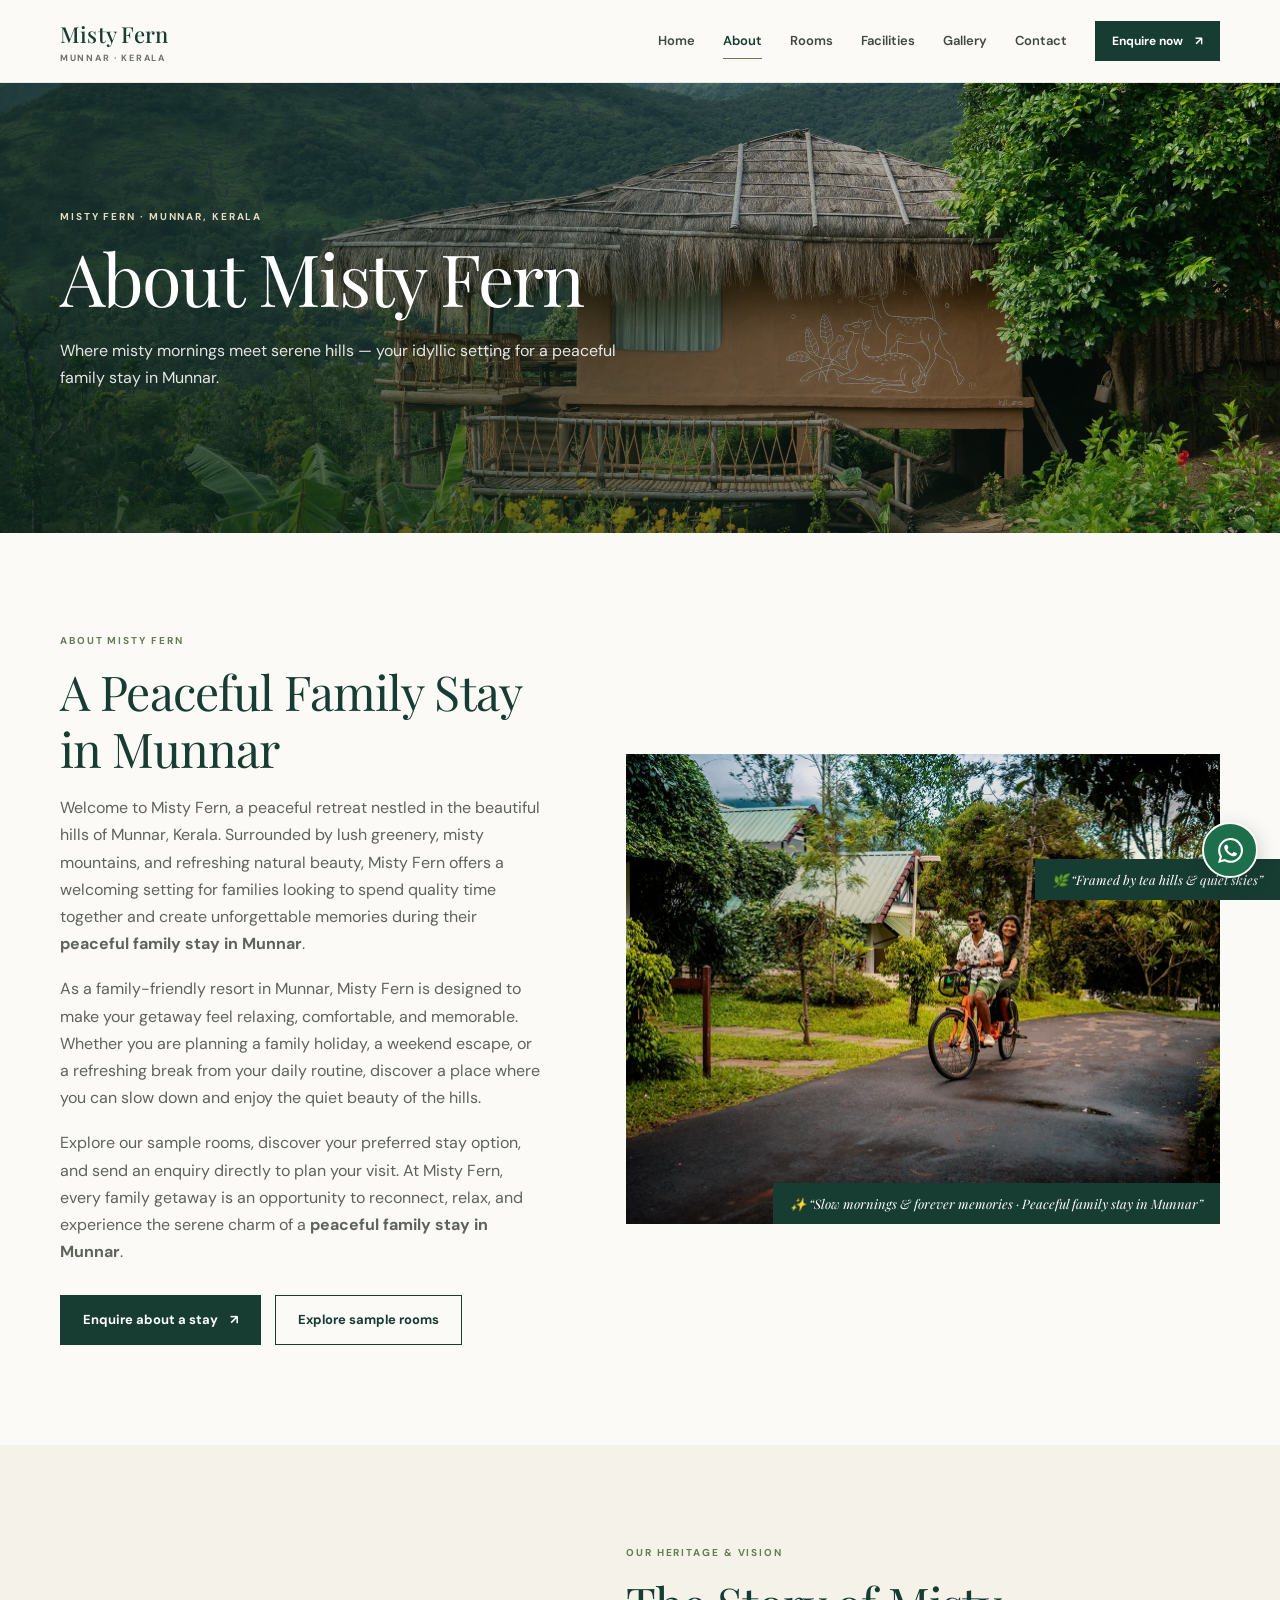
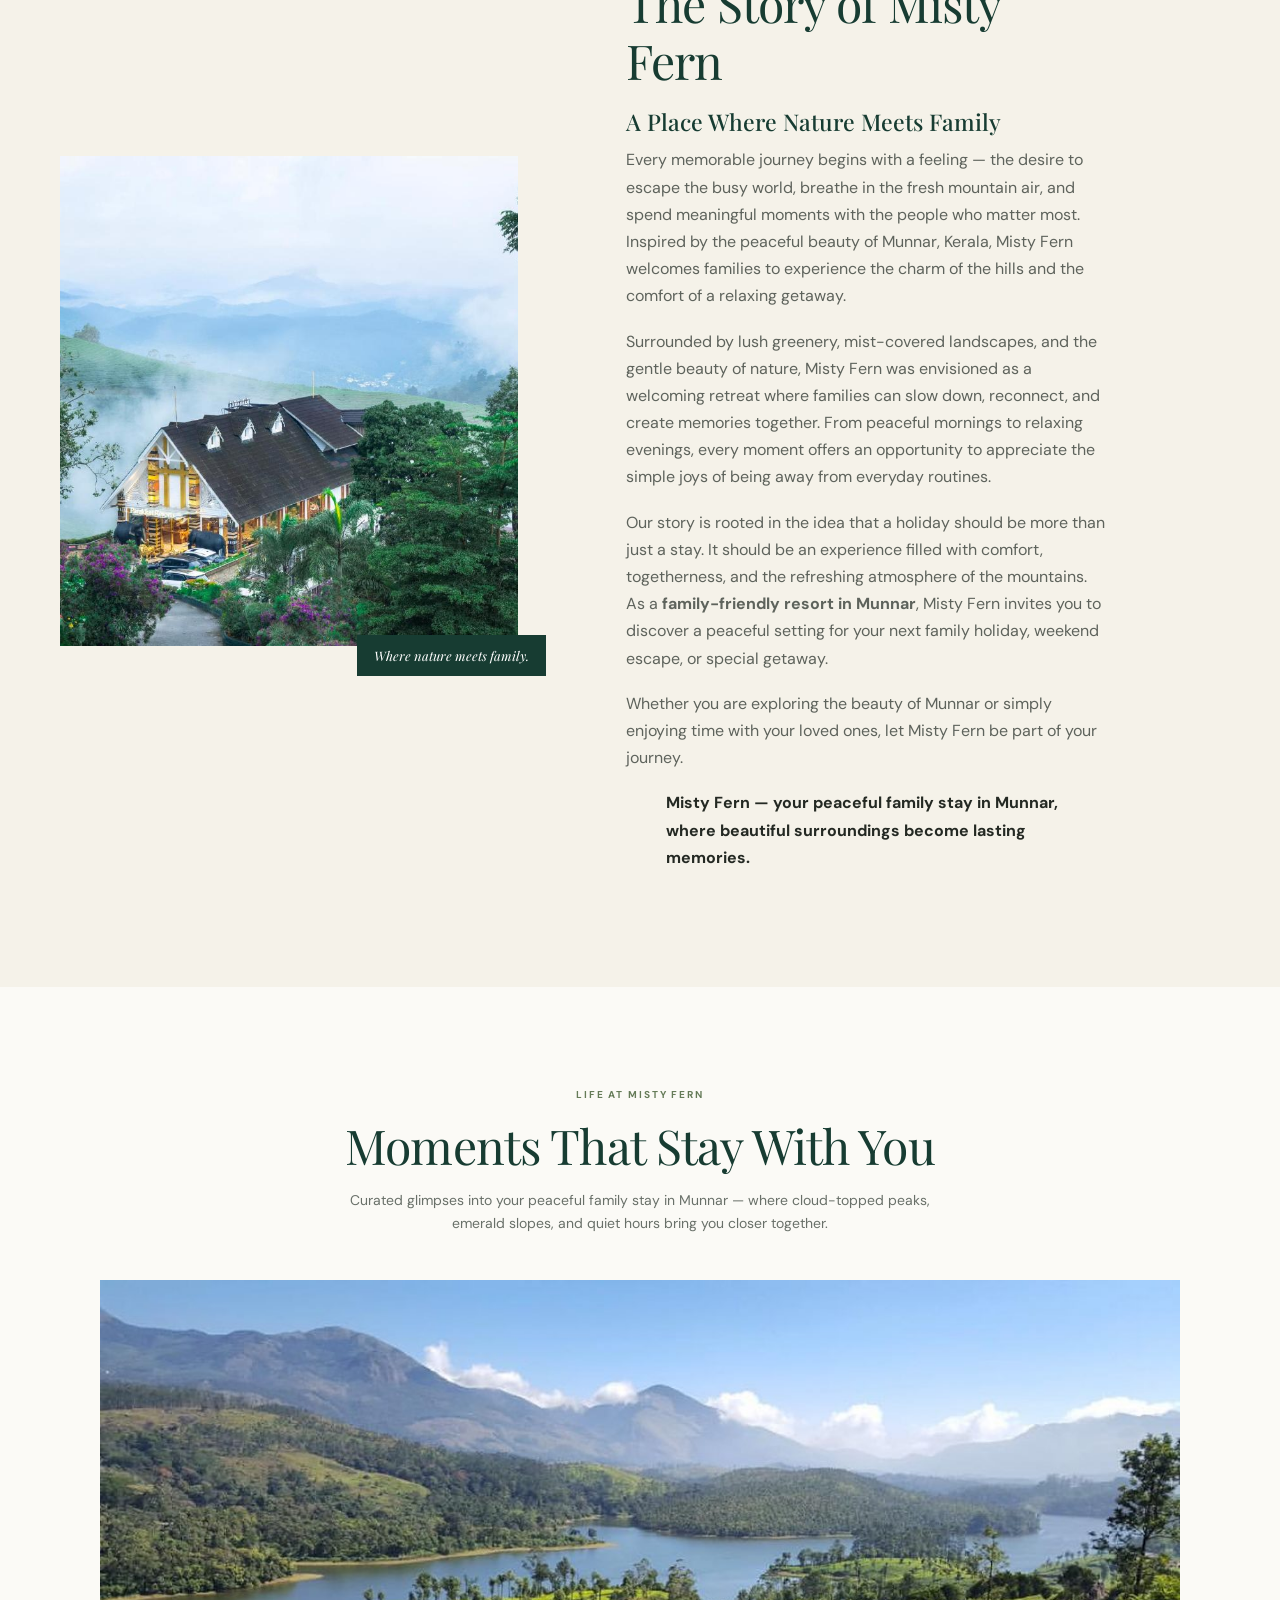
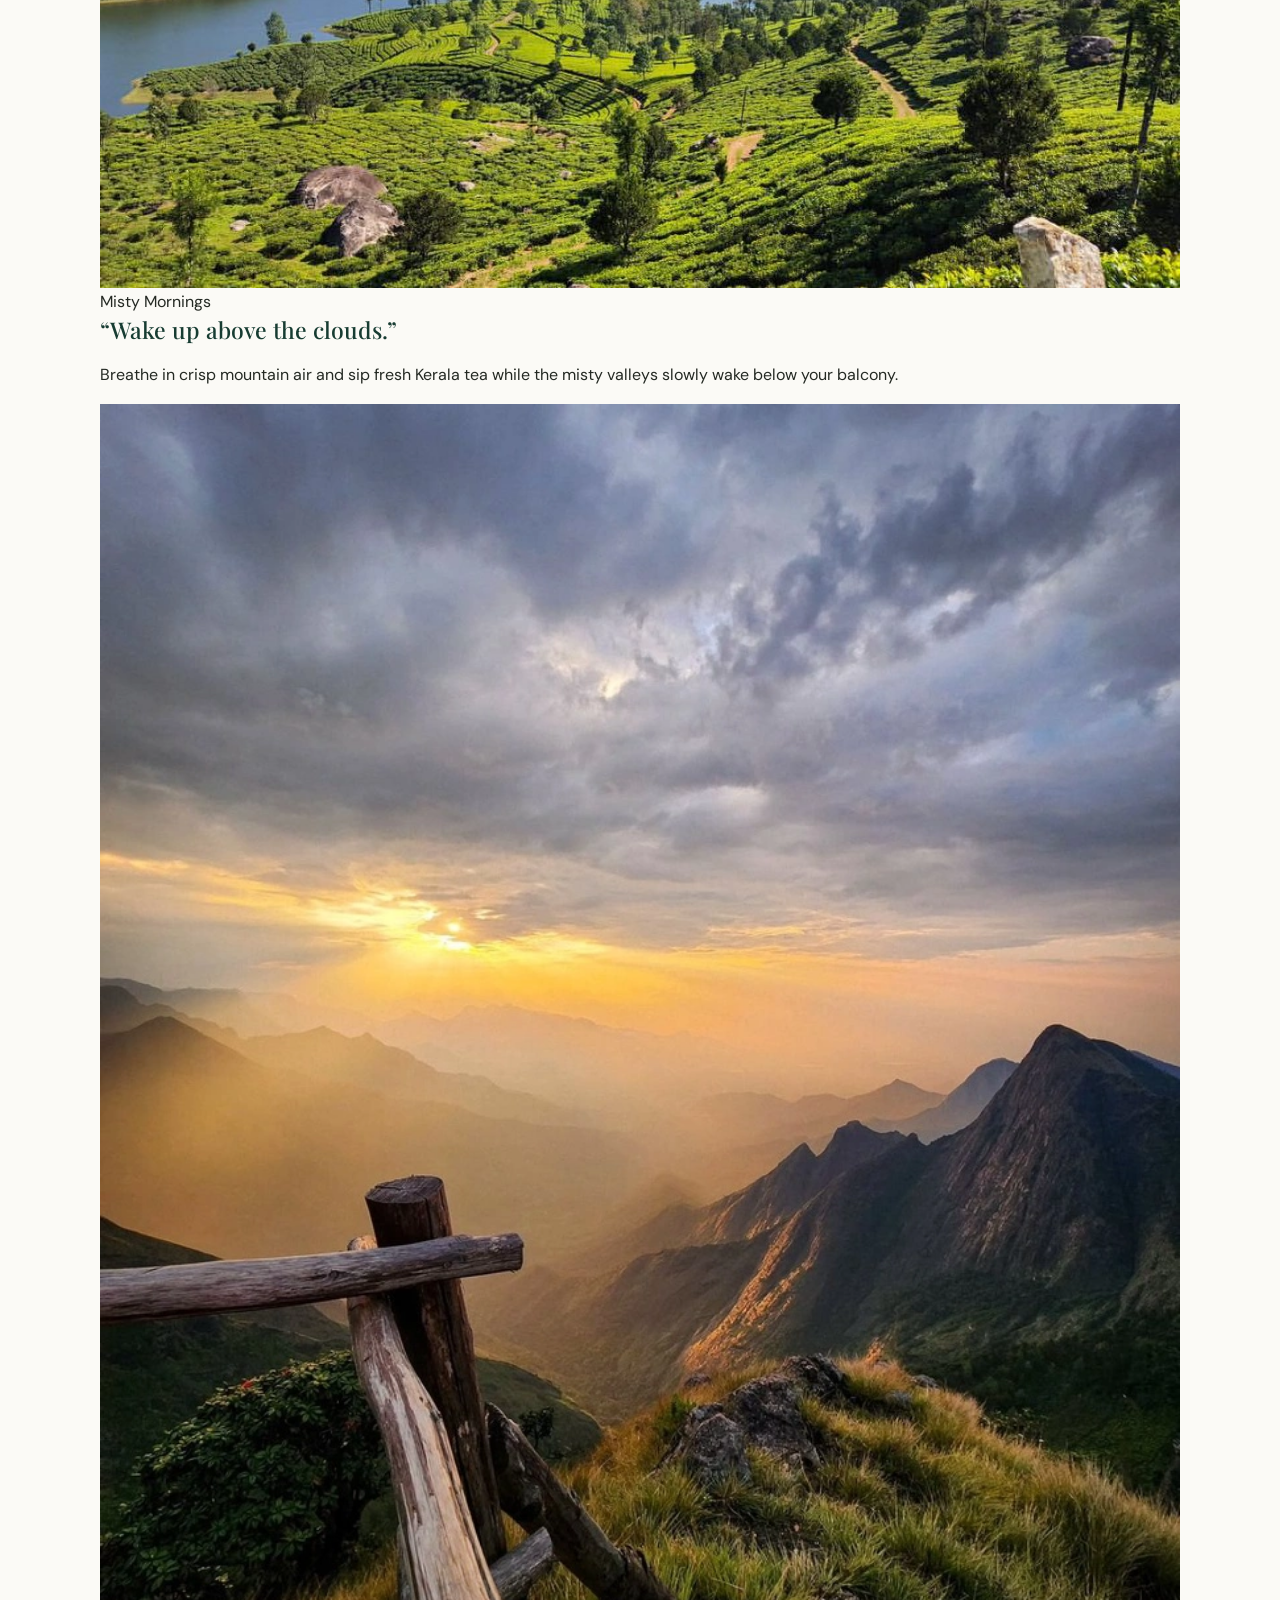
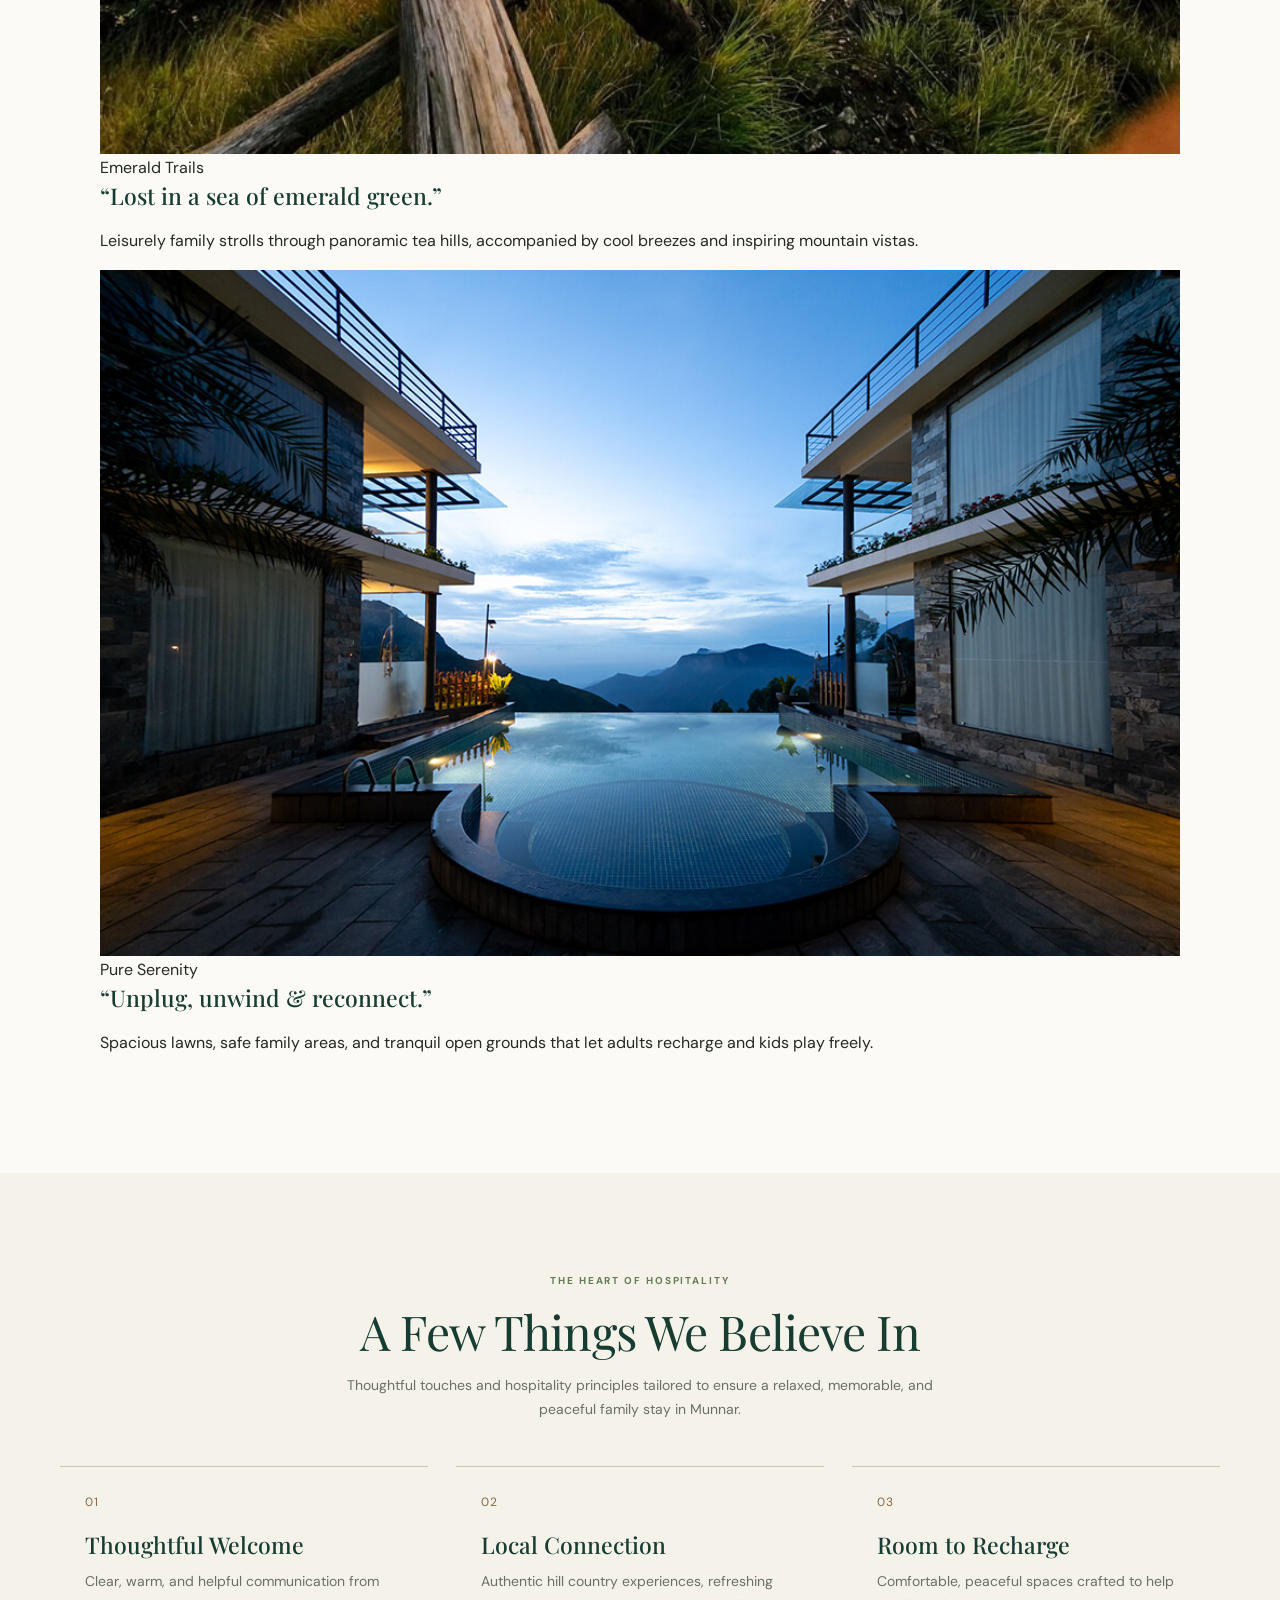
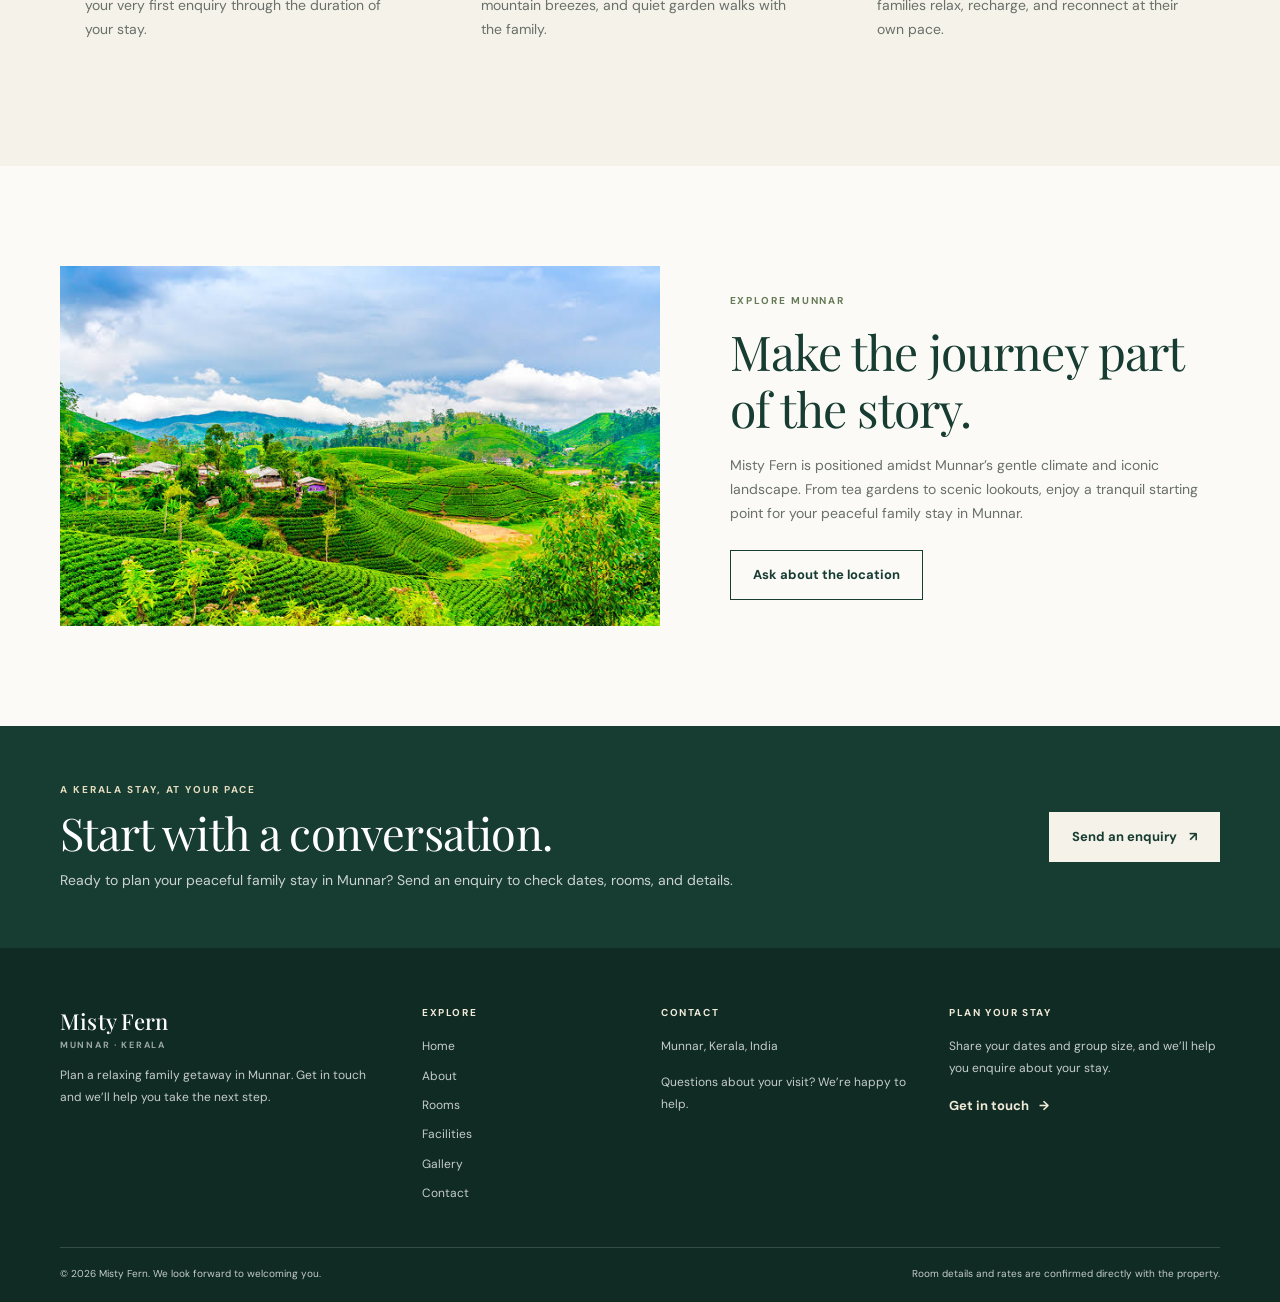
==== commit 582c4f2d: "Update about.html" ====
--- a/about.html
+++ b/about.html
@@ -17,7 +17,7 @@
   <meta name="theme-color" content="#173c32">
   <title>Peaceful Family Stay in Munnar | About Misty Fern Resort</title>
   <meta name="description"
-    content="Discover Misty Fern, a peaceful family-friendly resort in Munnar, Kerala. Experience misty mountain views, quiet nature trails, and a truly peaceful family stay in Munnar.">
+    content="Discover Misty Fern, a peaceful family stay in Munnar, Kerala. Experience misty mountain views, quiet nature trails, and a truly peaceful family stay in Munnar.">
   <meta property="og:type" content="website">
   <meta property="og:title" content="About Misty Fern | Peaceful Family Stay in Munnar">
   <meta property="og:description"
@@ -50,7 +50,7 @@
     <section class="section-pad container split-section">
       <div class="split-copy">
         <p class="eyebrow">ABOUT MISTY FERN</p>
-        <h2>A Peaceful Family-Friendly Resort in Munnar</h2>
+        <h2>A Peaceful Family Stay  in Munnar</h2>
         <p>Welcome to Misty Fern, a peaceful retreat nestled in the beautiful hills of Munnar, Kerala. Surrounded by lush greenery, misty mountains, and refreshing natural beauty, Misty Fern offers a welcoming setting for families looking to spend quality time together and create unforgettable memories during their <strong>peaceful family stay in Munnar</strong>.</p>
         <p>As a family-friendly resort in Munnar, Misty Fern is designed to make your getaway feel relaxing, comfortable, and memorable. Whether you are planning a family holiday, a weekend escape, or a refreshing break from your daily routine, discover a place where you can slow down and enjoy the quiet beauty of the hills.</p>
         <p>Explore our sample rooms, discover your preferred stay option, and send an enquiry directly to plan your visit. At Misty Fern, every family getaway is an opportunity to reconnect, relax, and experience the serene charm of a <strong>peaceful family stay in Munnar</strong>.</p>
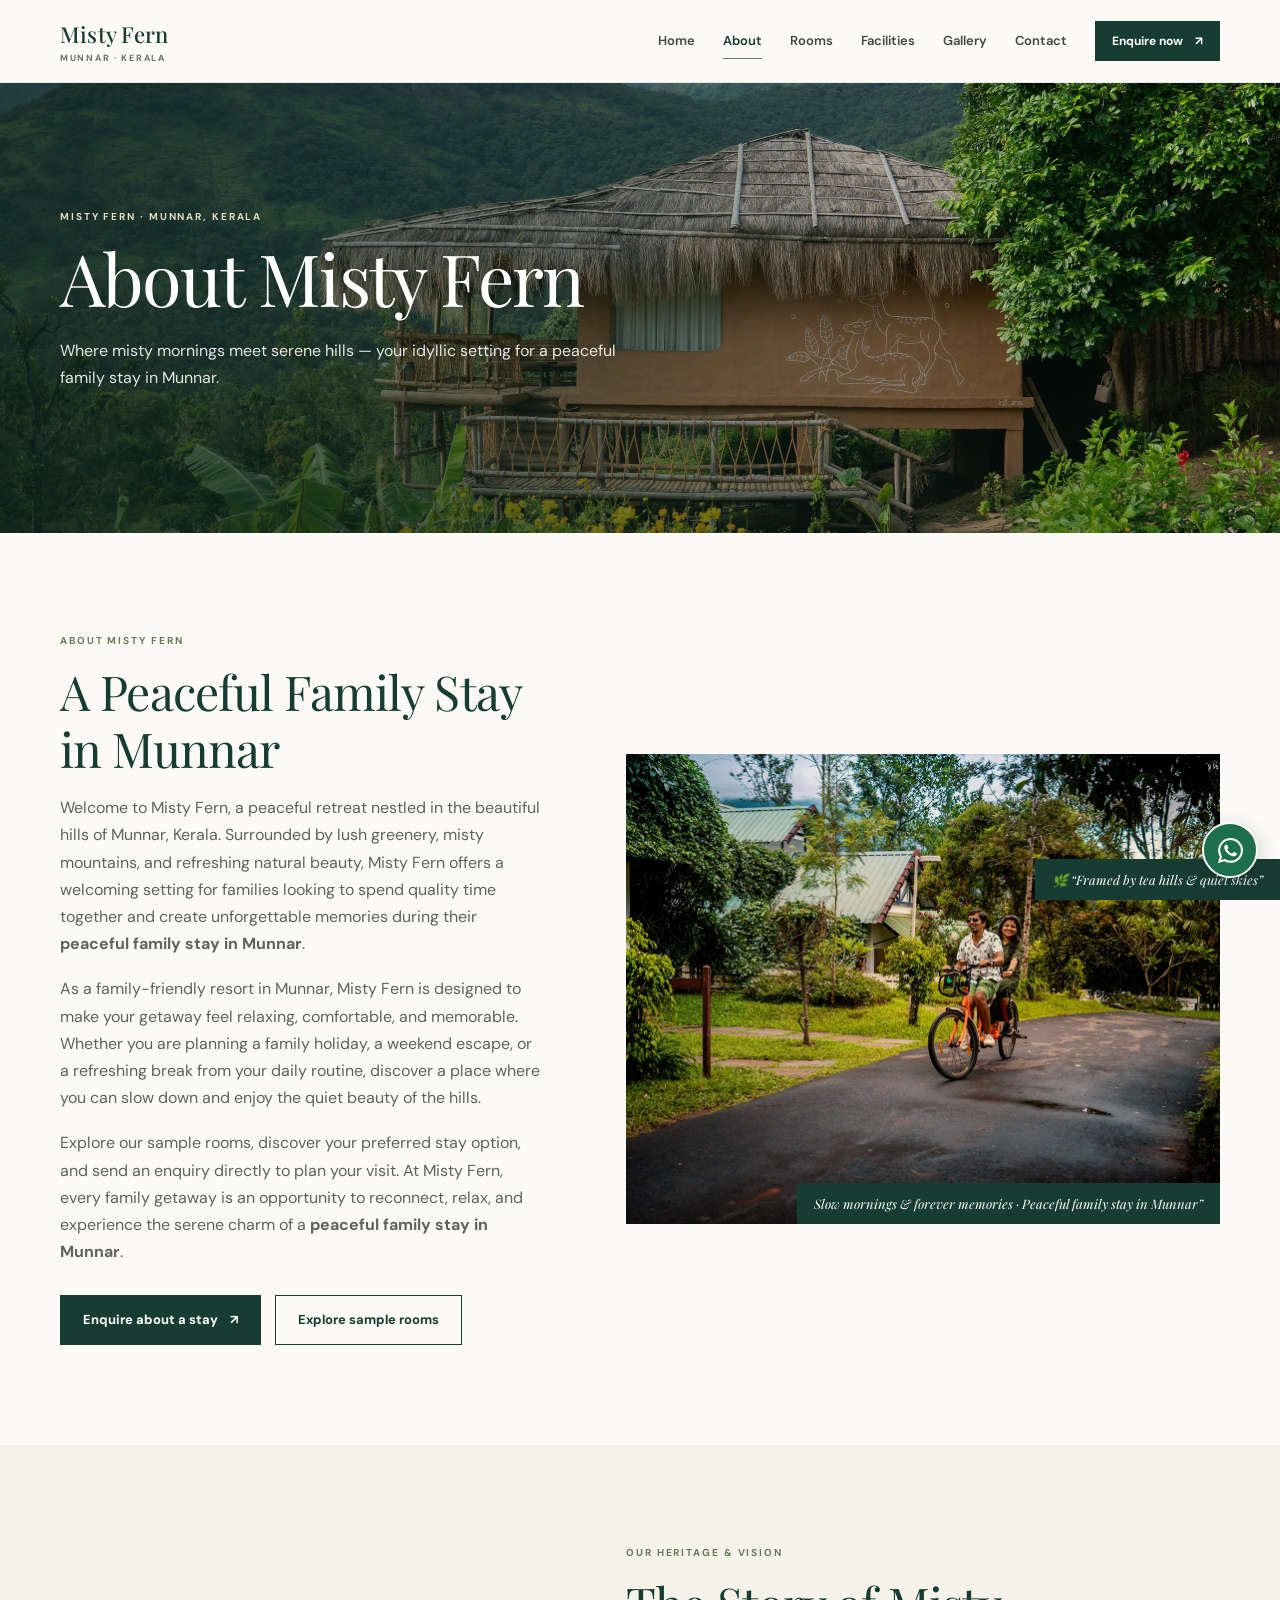
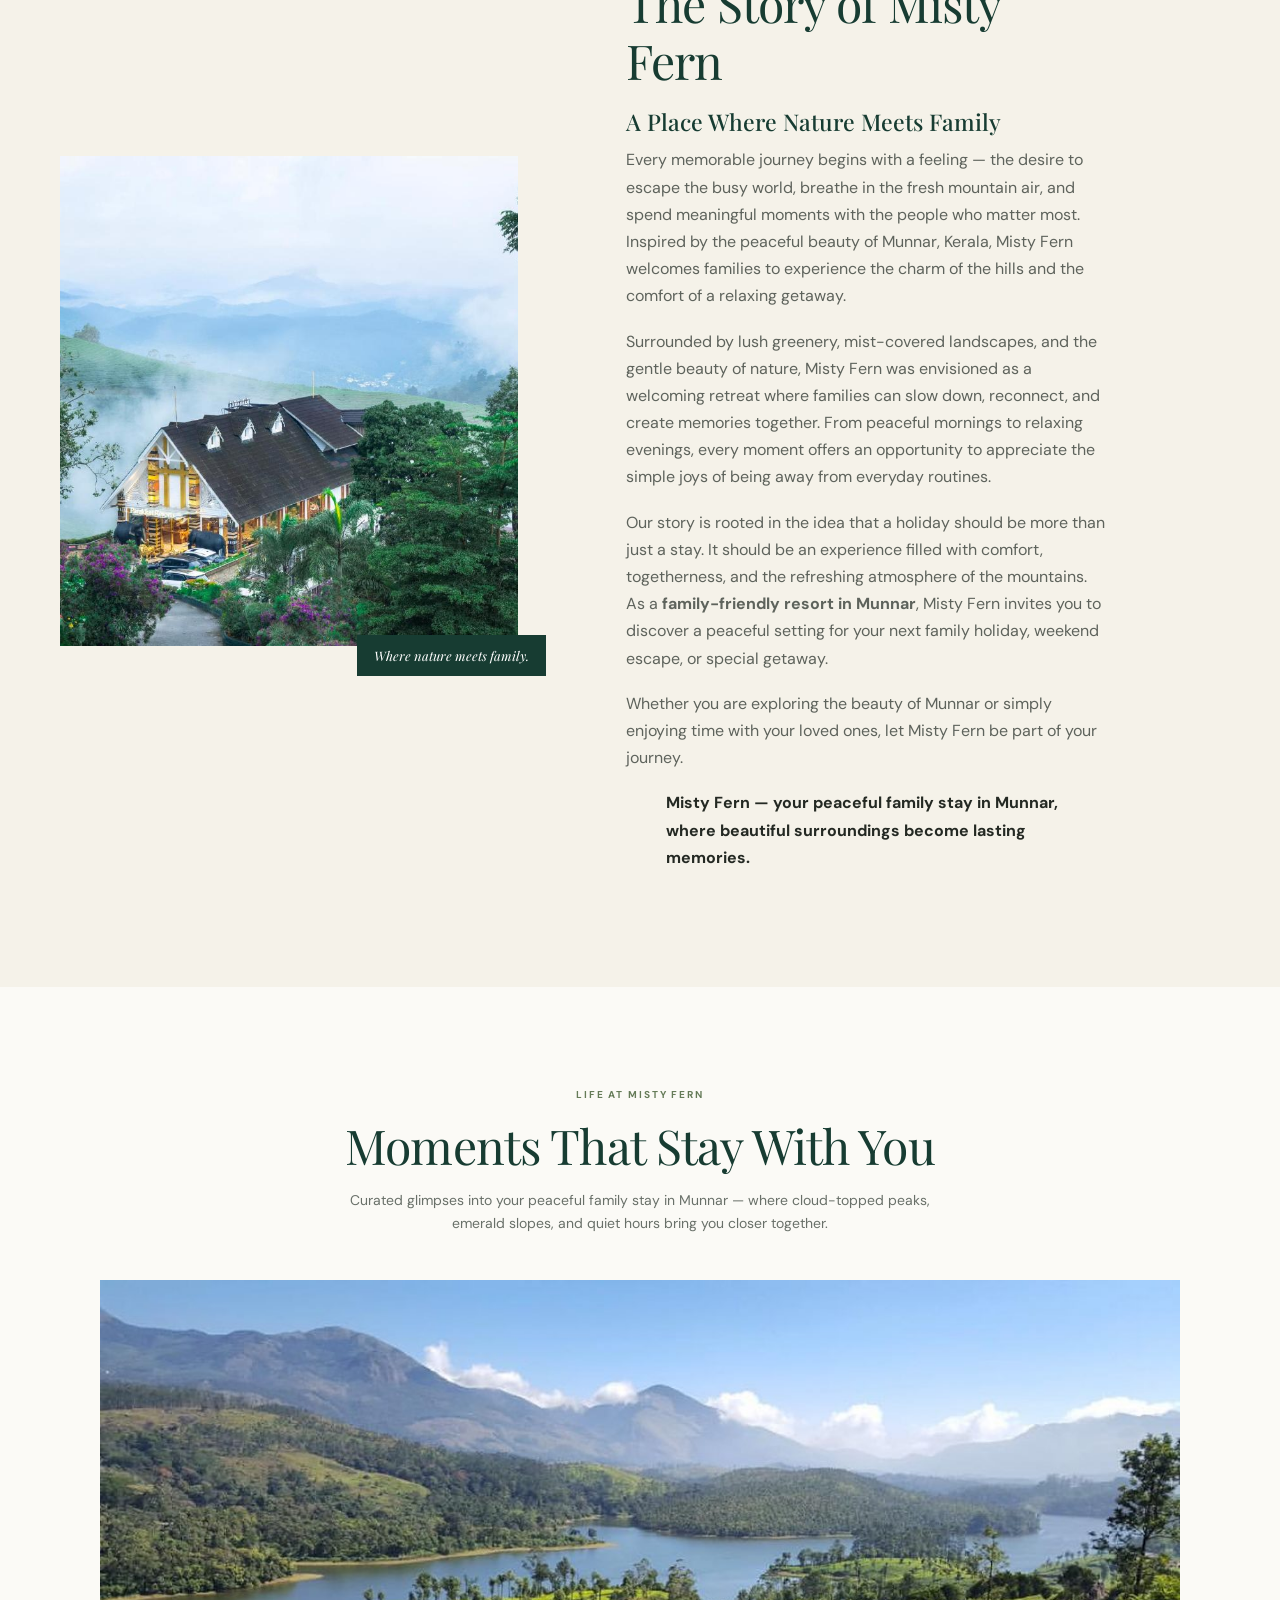
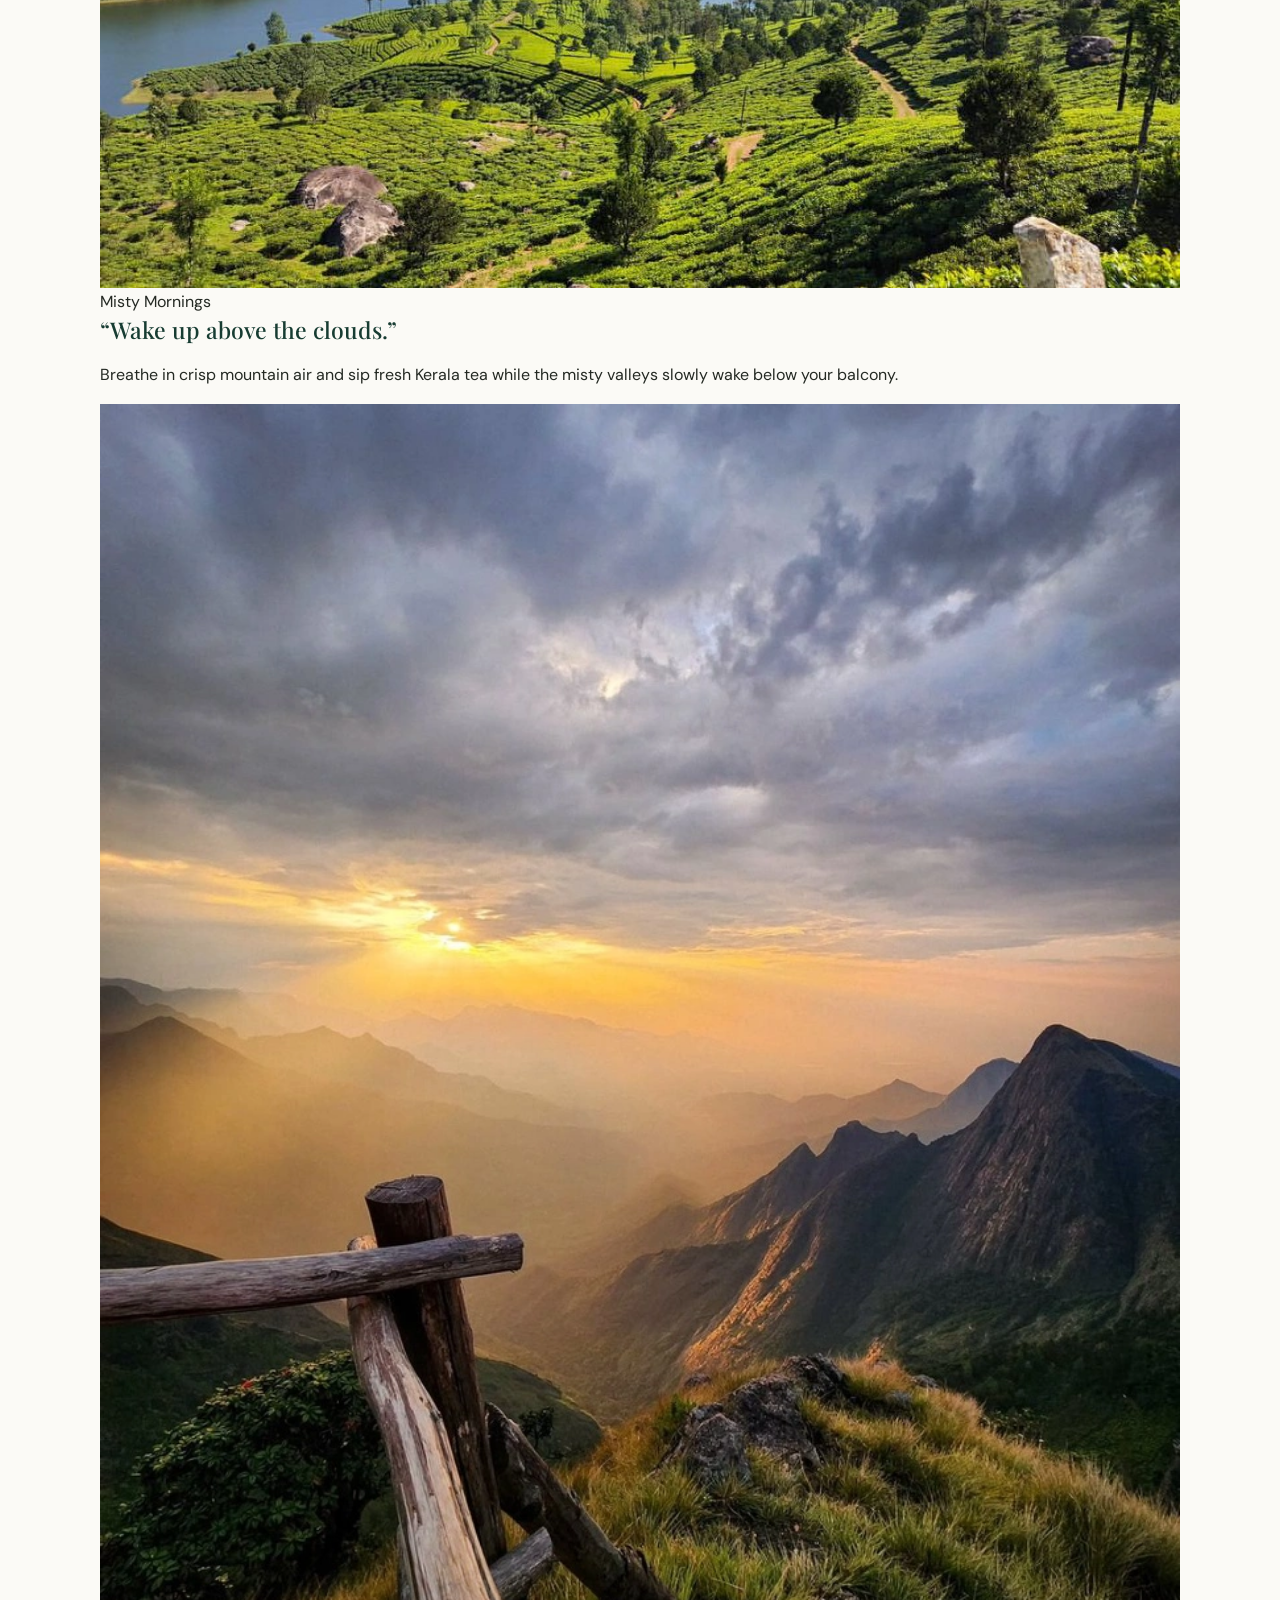
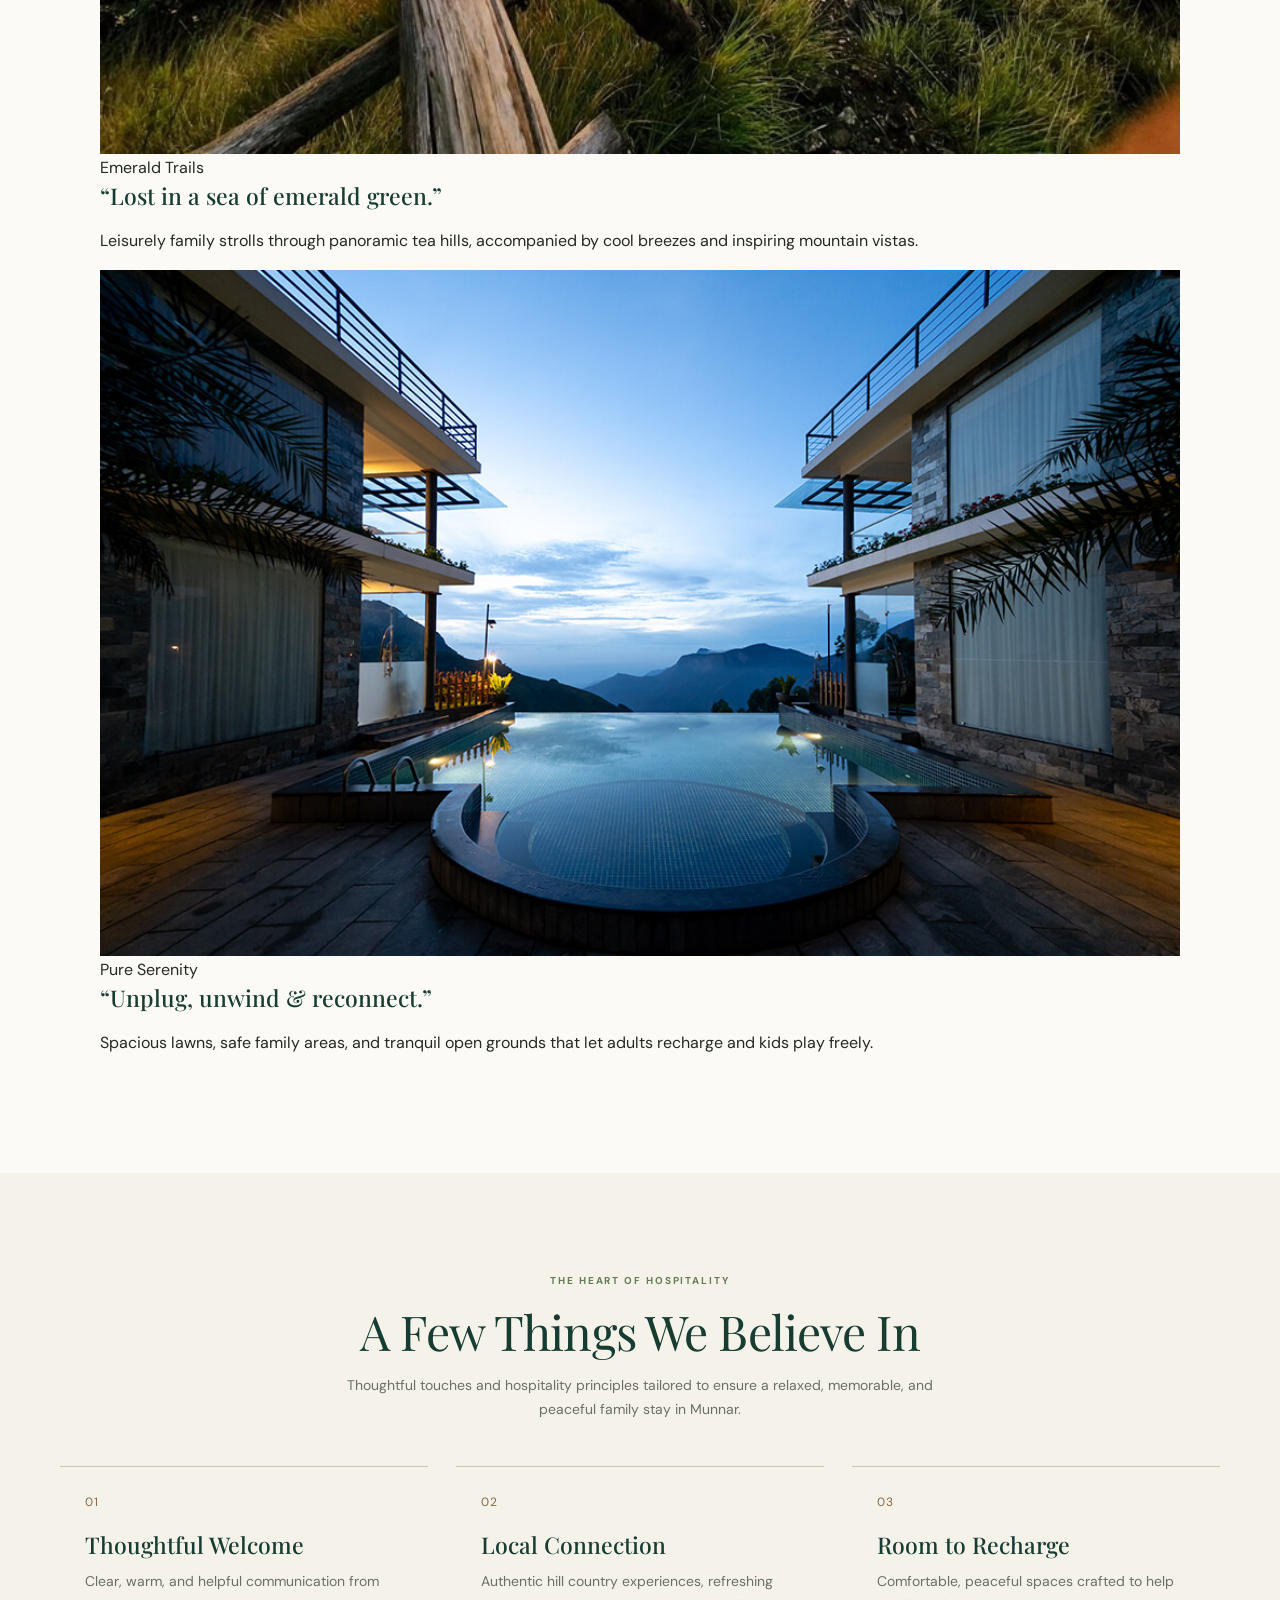
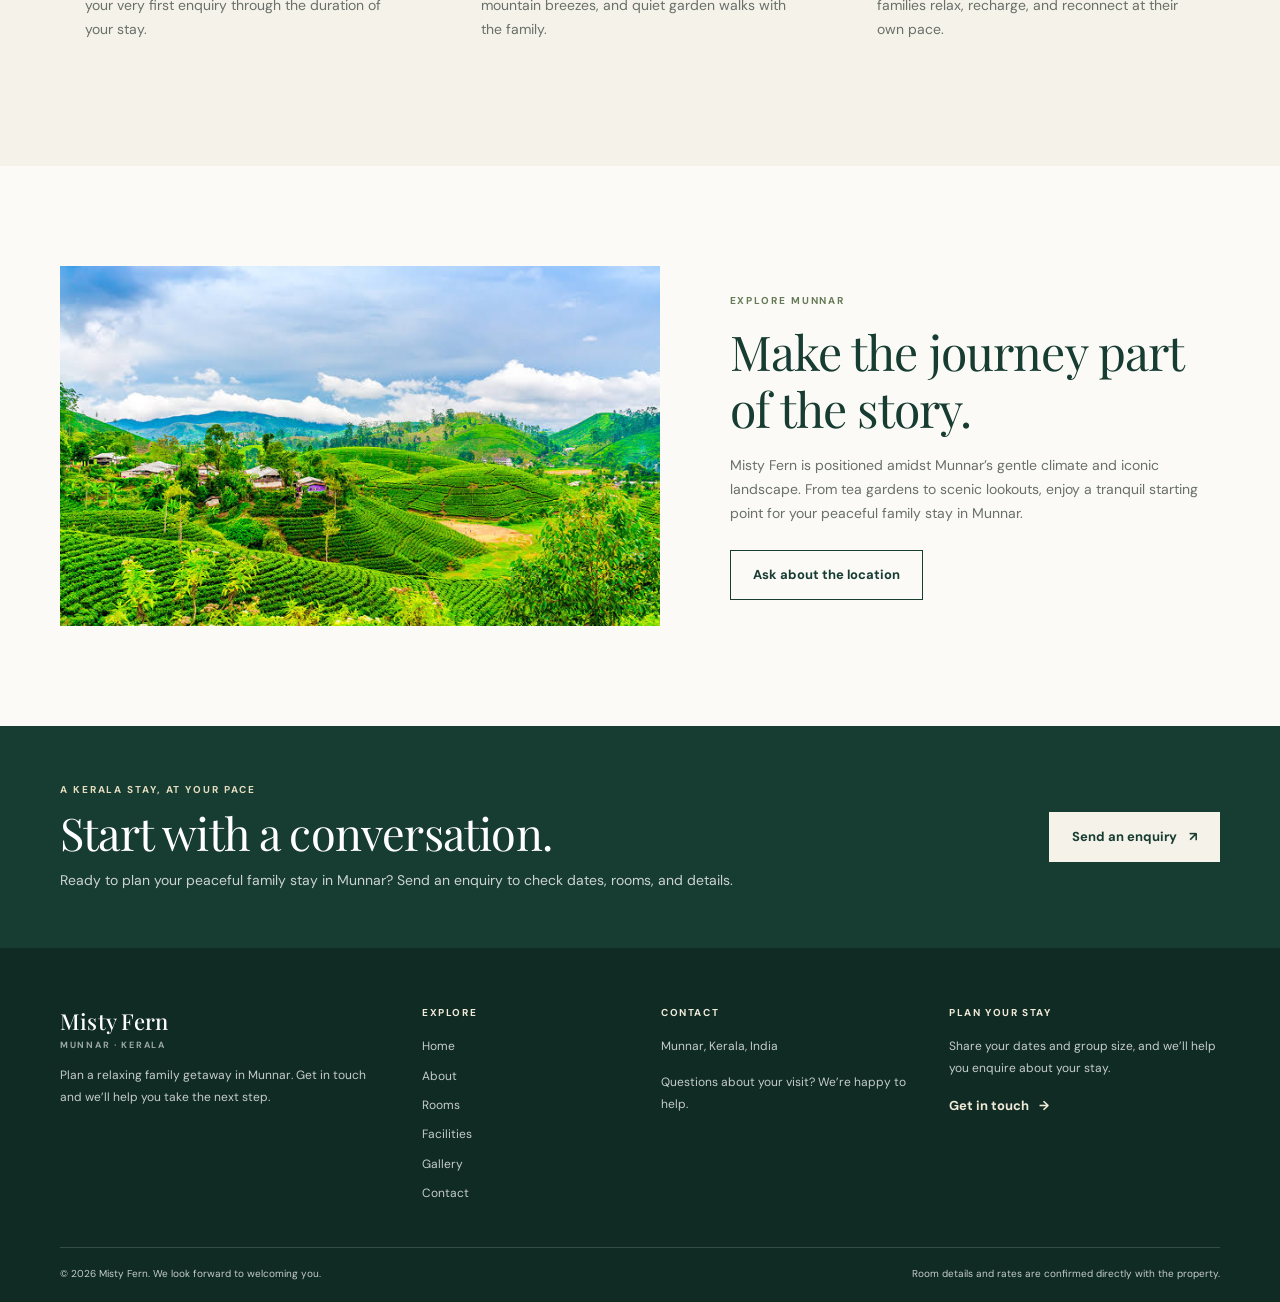
==== commit 1029867f: "Update about.html" ====
--- a/about.html
+++ b/about.html
@@ -37,7 +37,7 @@
   <main id="main">
     <!-- Hero Section -->
     <section class="page-hero">
-      <img src="images/Cover.webp" alt="Scenic view of misty hills and green valleys in Munnar, Kerala" fetchpriority="high">
+      <img src="images/Cover.webp" alt="peaceful family stay in munnar" fetchpriority="high">
       <div class="page-hero-overlay"></div>
       <div class="container page-hero-content">
         <p class="eyebrow light">MISTY FERN · MUNNAR, KERALA</p>
@@ -61,7 +61,7 @@
       </div>
       <div class="split-image">
         <img src="images/family.webp" alt="Family enjoying a leisurely bike ride outdoors during a peaceful family stay in Munnar at Misty Fern resort" loading="lazy">
-        <span class="image-caption">✨ &ldquo;Slow mornings &amp; forever memories · Peaceful family stay in Munnar&rdquo;</span>
+        <span class="image-caption"> Slow mornings &amp; forever memories · Peaceful family stay in Munnar&rdquo;</span>
       </div>
     </section>
 
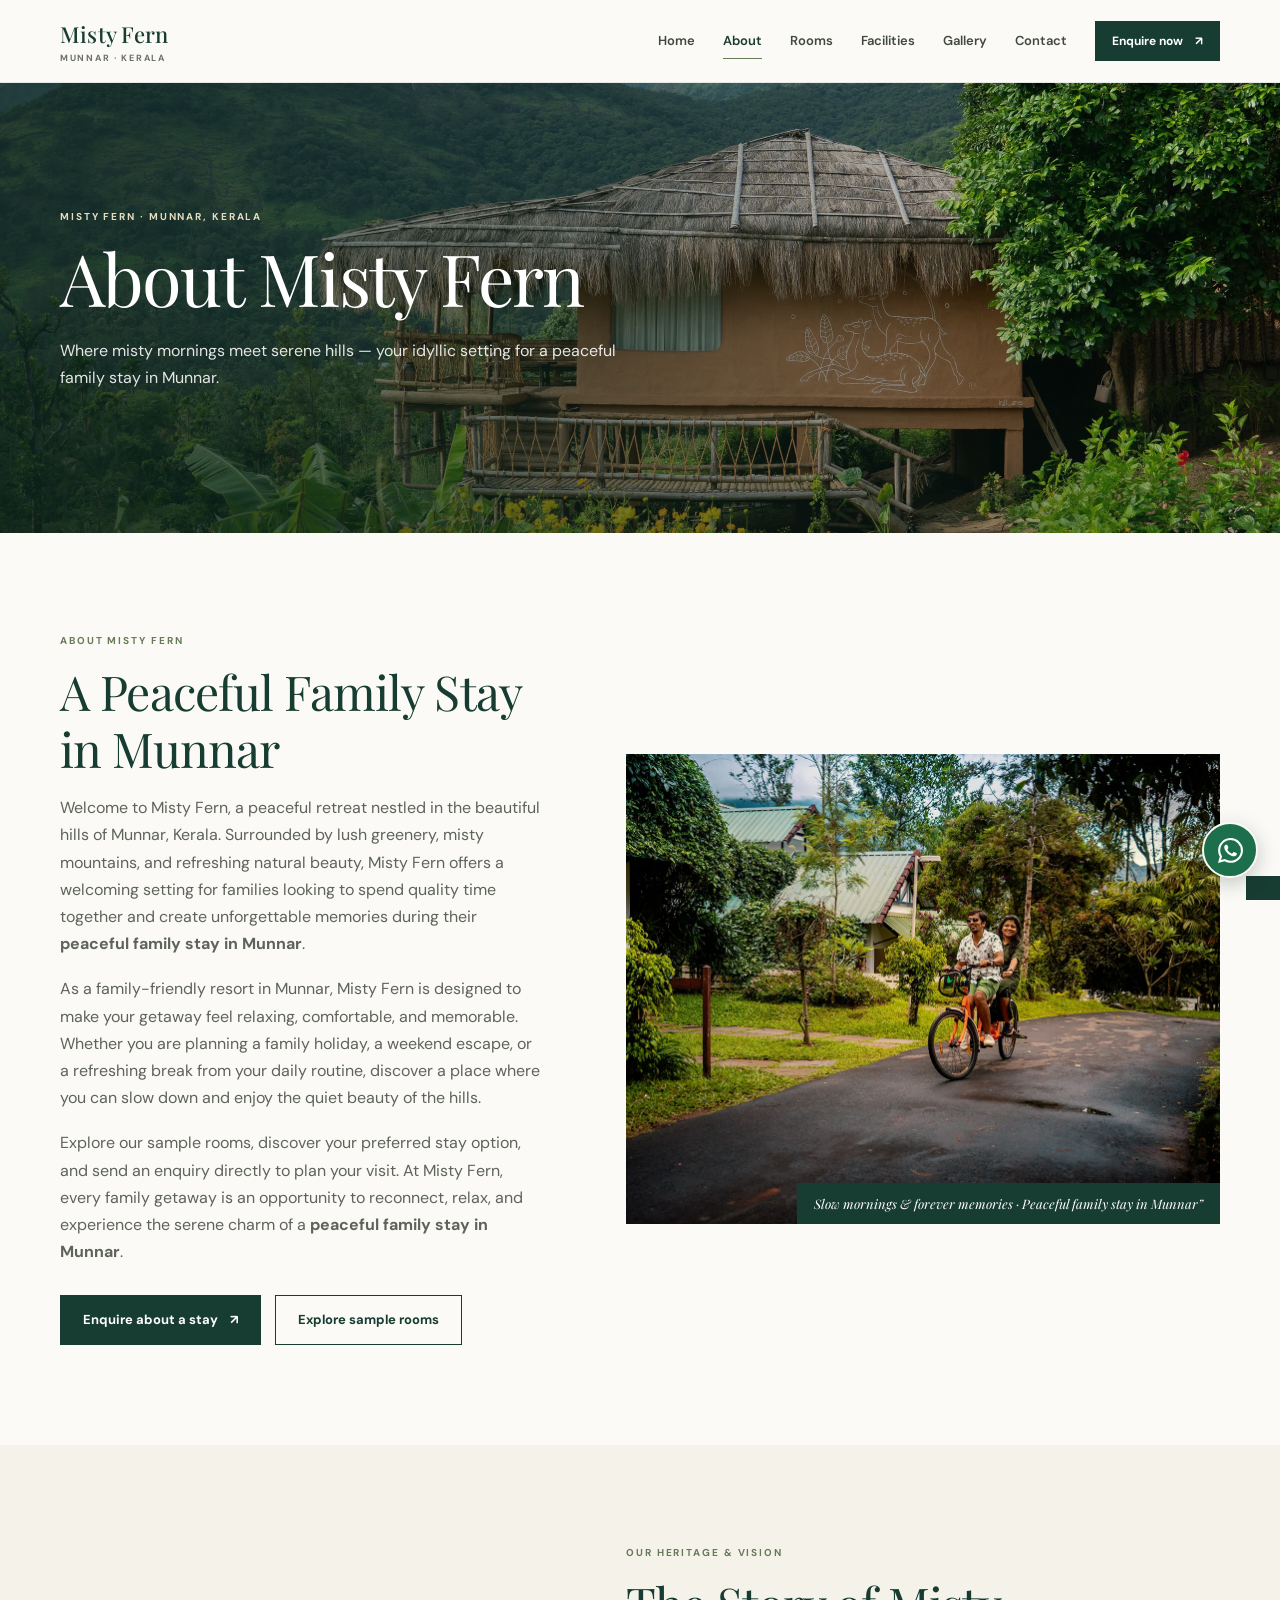
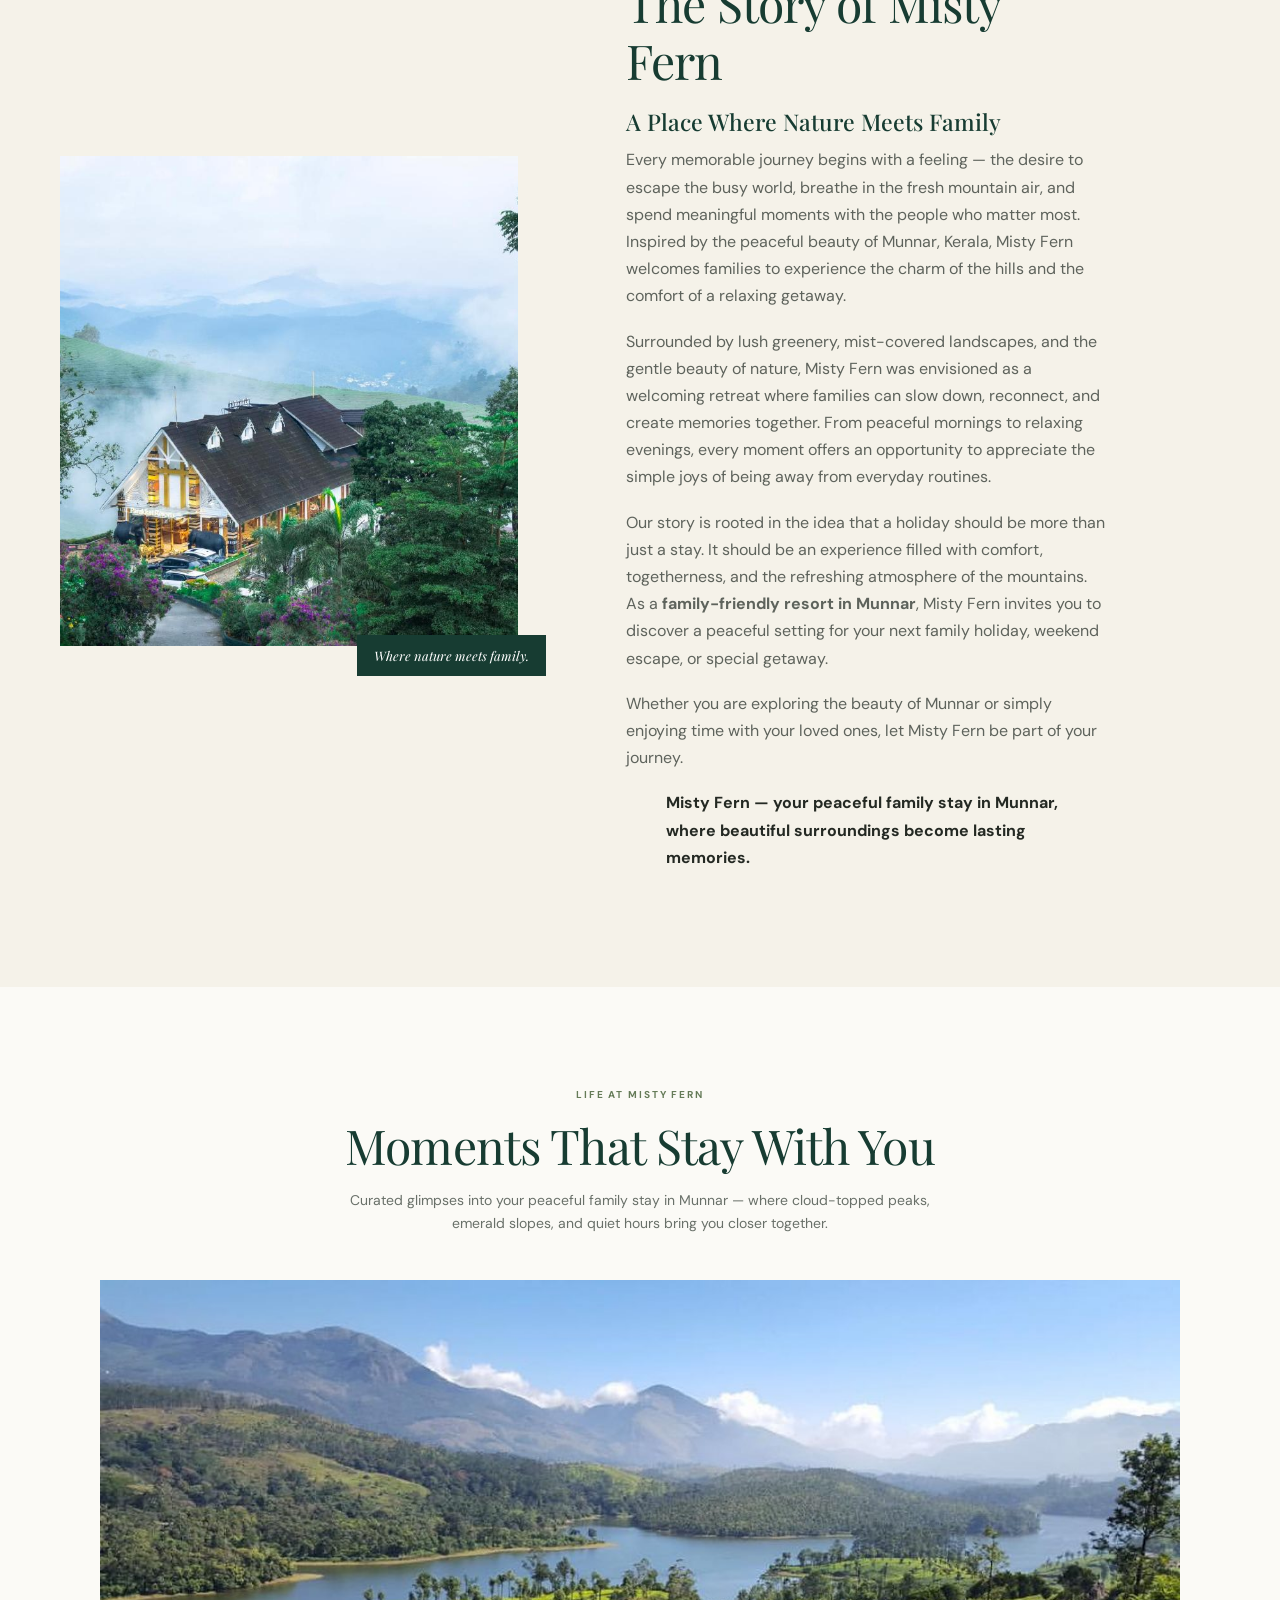
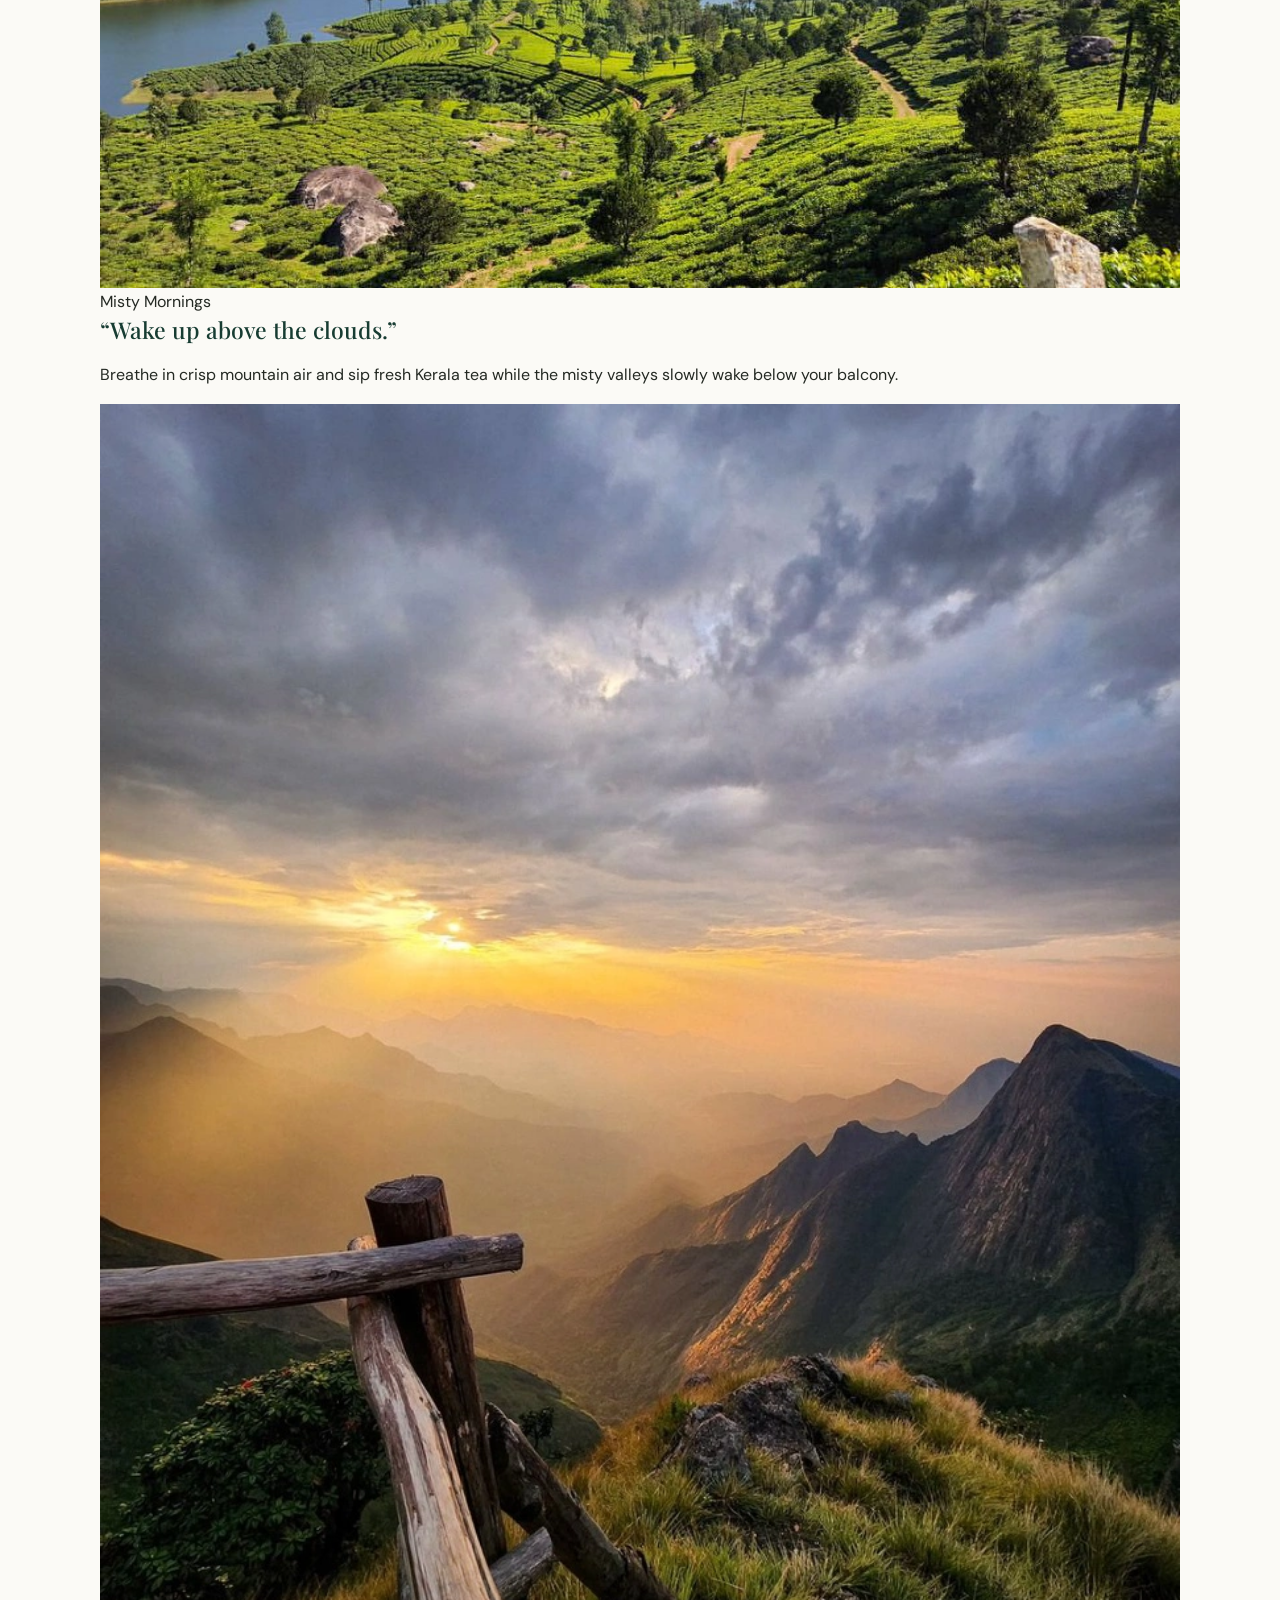
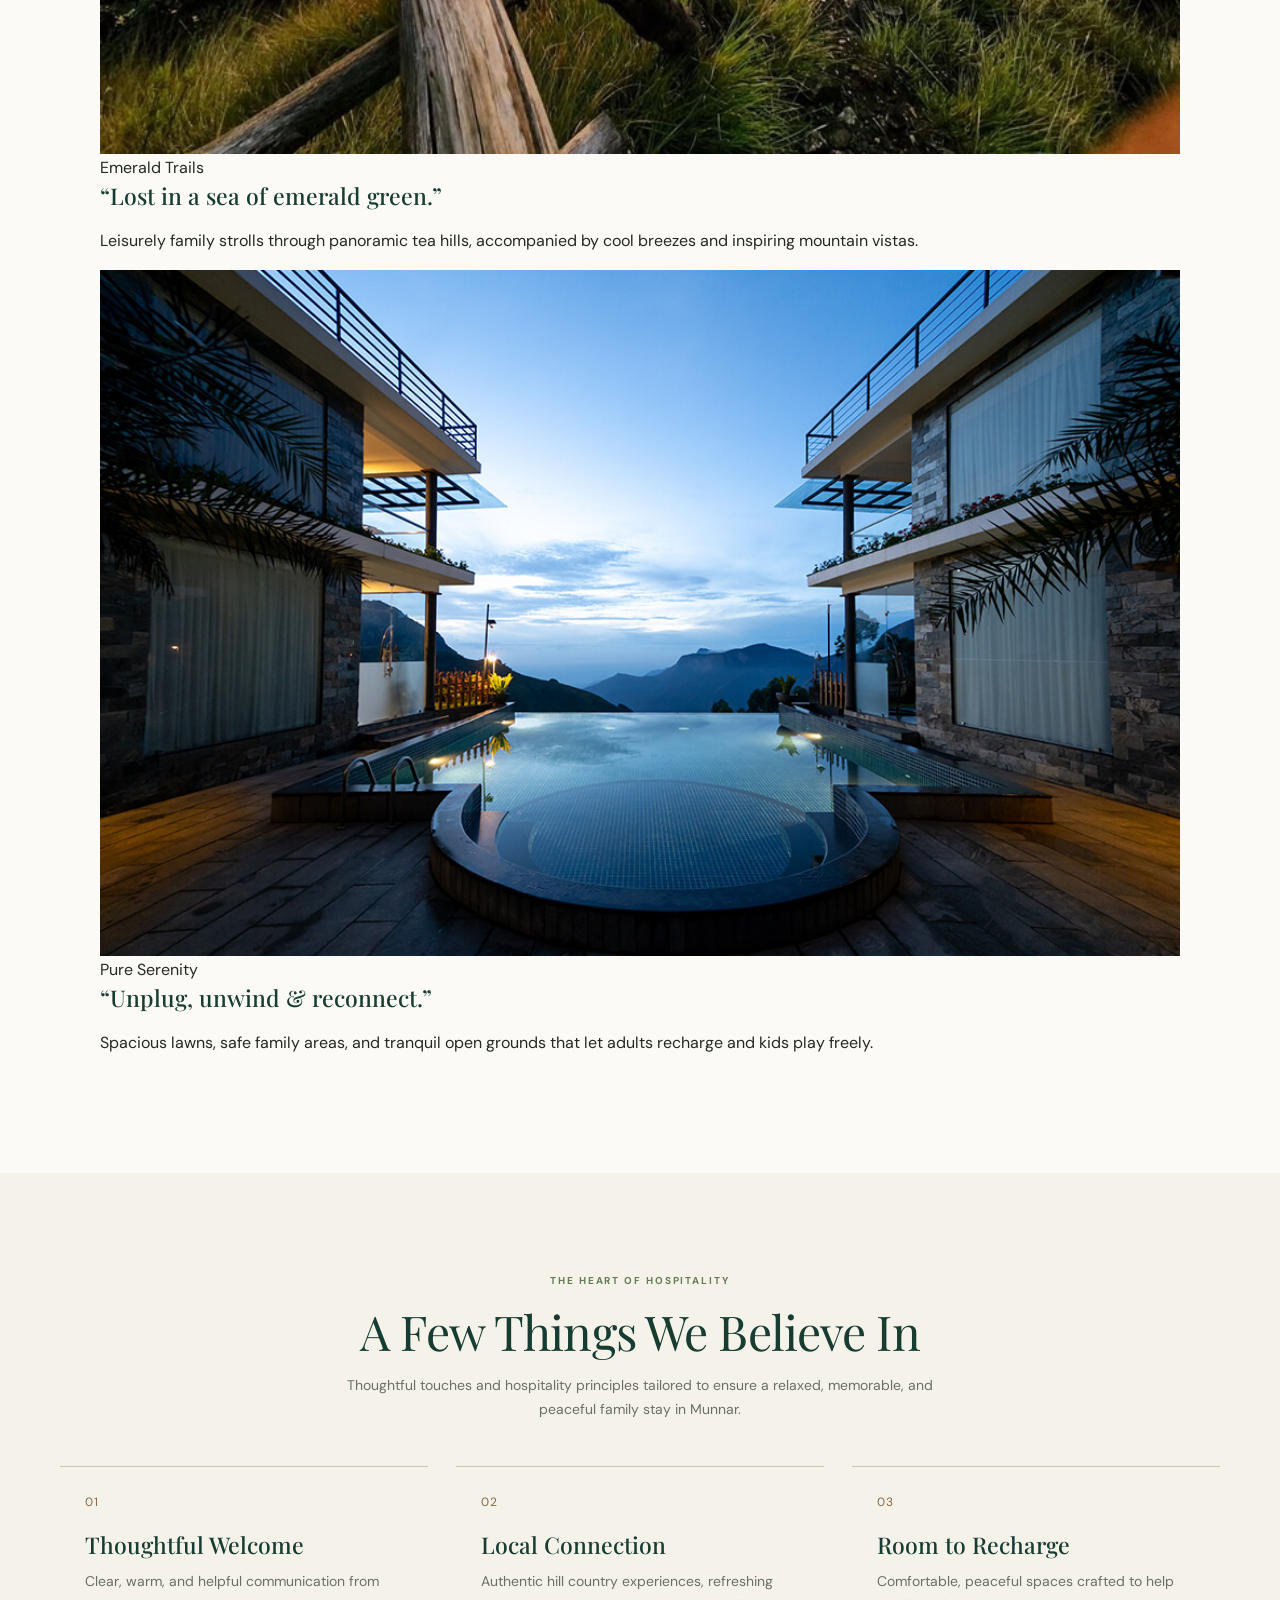
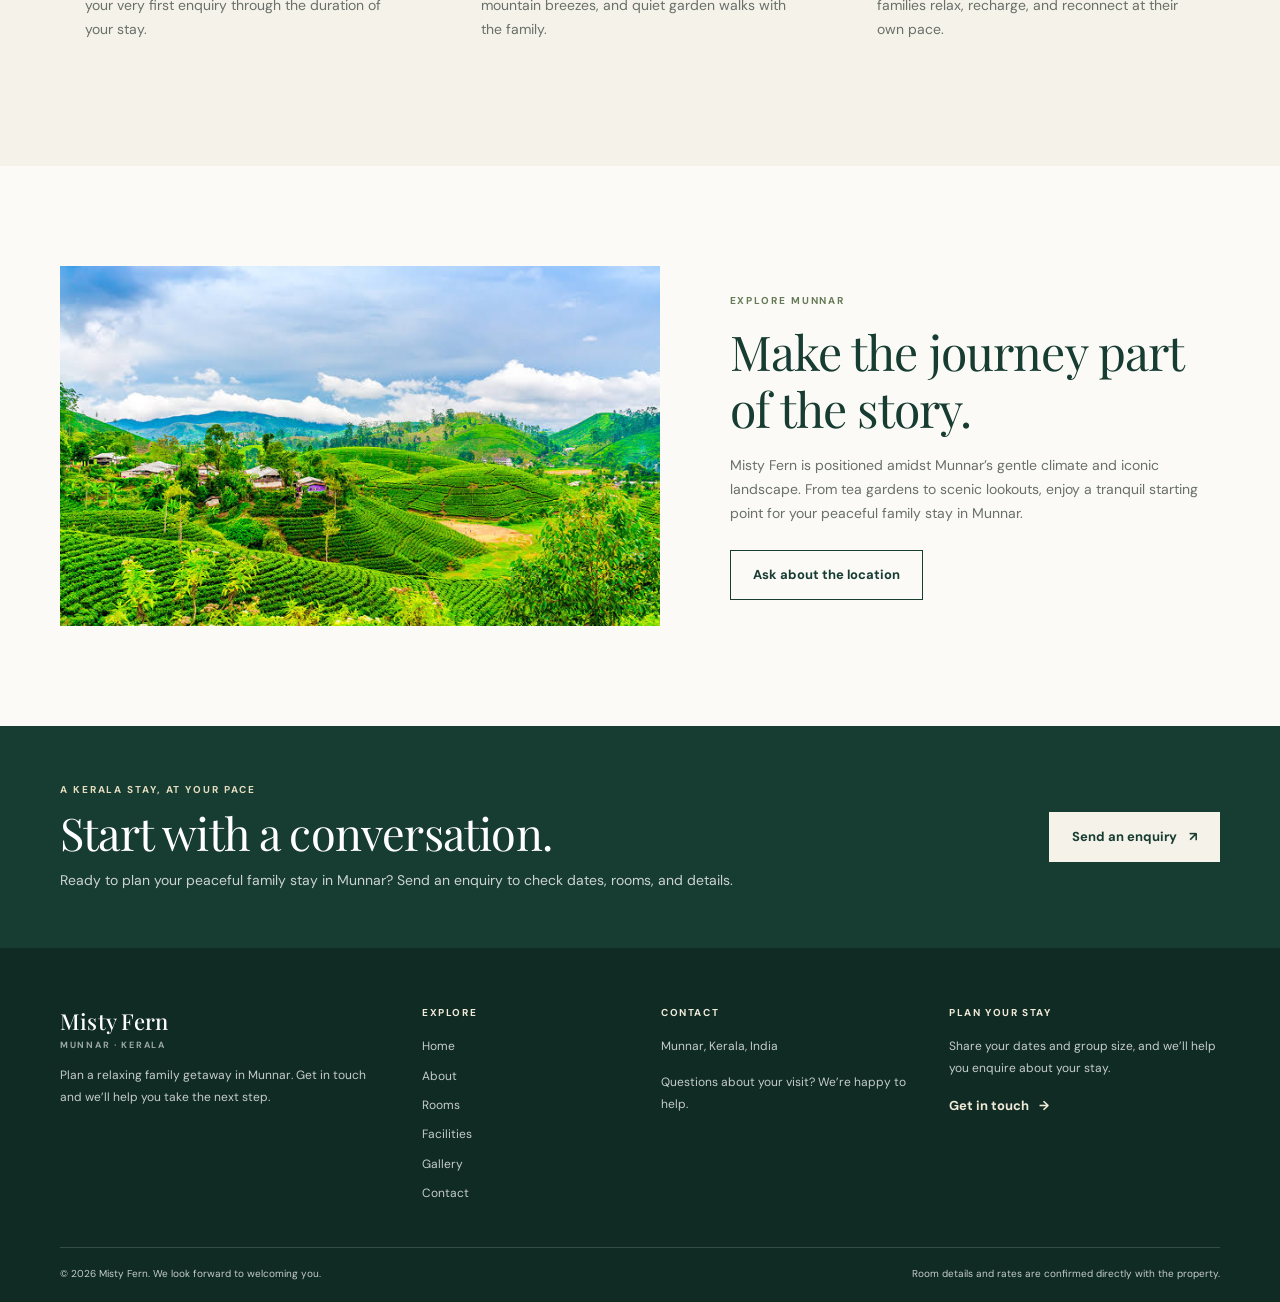
==== commit 85aef47e: "Update about.html" ====
--- a/about.html
+++ b/about.html
@@ -162,7 +162,7 @@
     <section class="section-pad container nearby-section">
       <div class="nearby-image">
         <img src="images/2nd image.jpg" alt="Mist-covered hills and reflective lake in Munnar, Kerala" loading="lazy">
-        <span class="image-caption">🌿 &ldquo;Framed by tea hills &amp; quiet skies&rdquo;</span>
+        <span class="image-caption"> </span>
       </div>
       <div>
         <p class="eyebrow">EXPLORE MUNNAR</p>
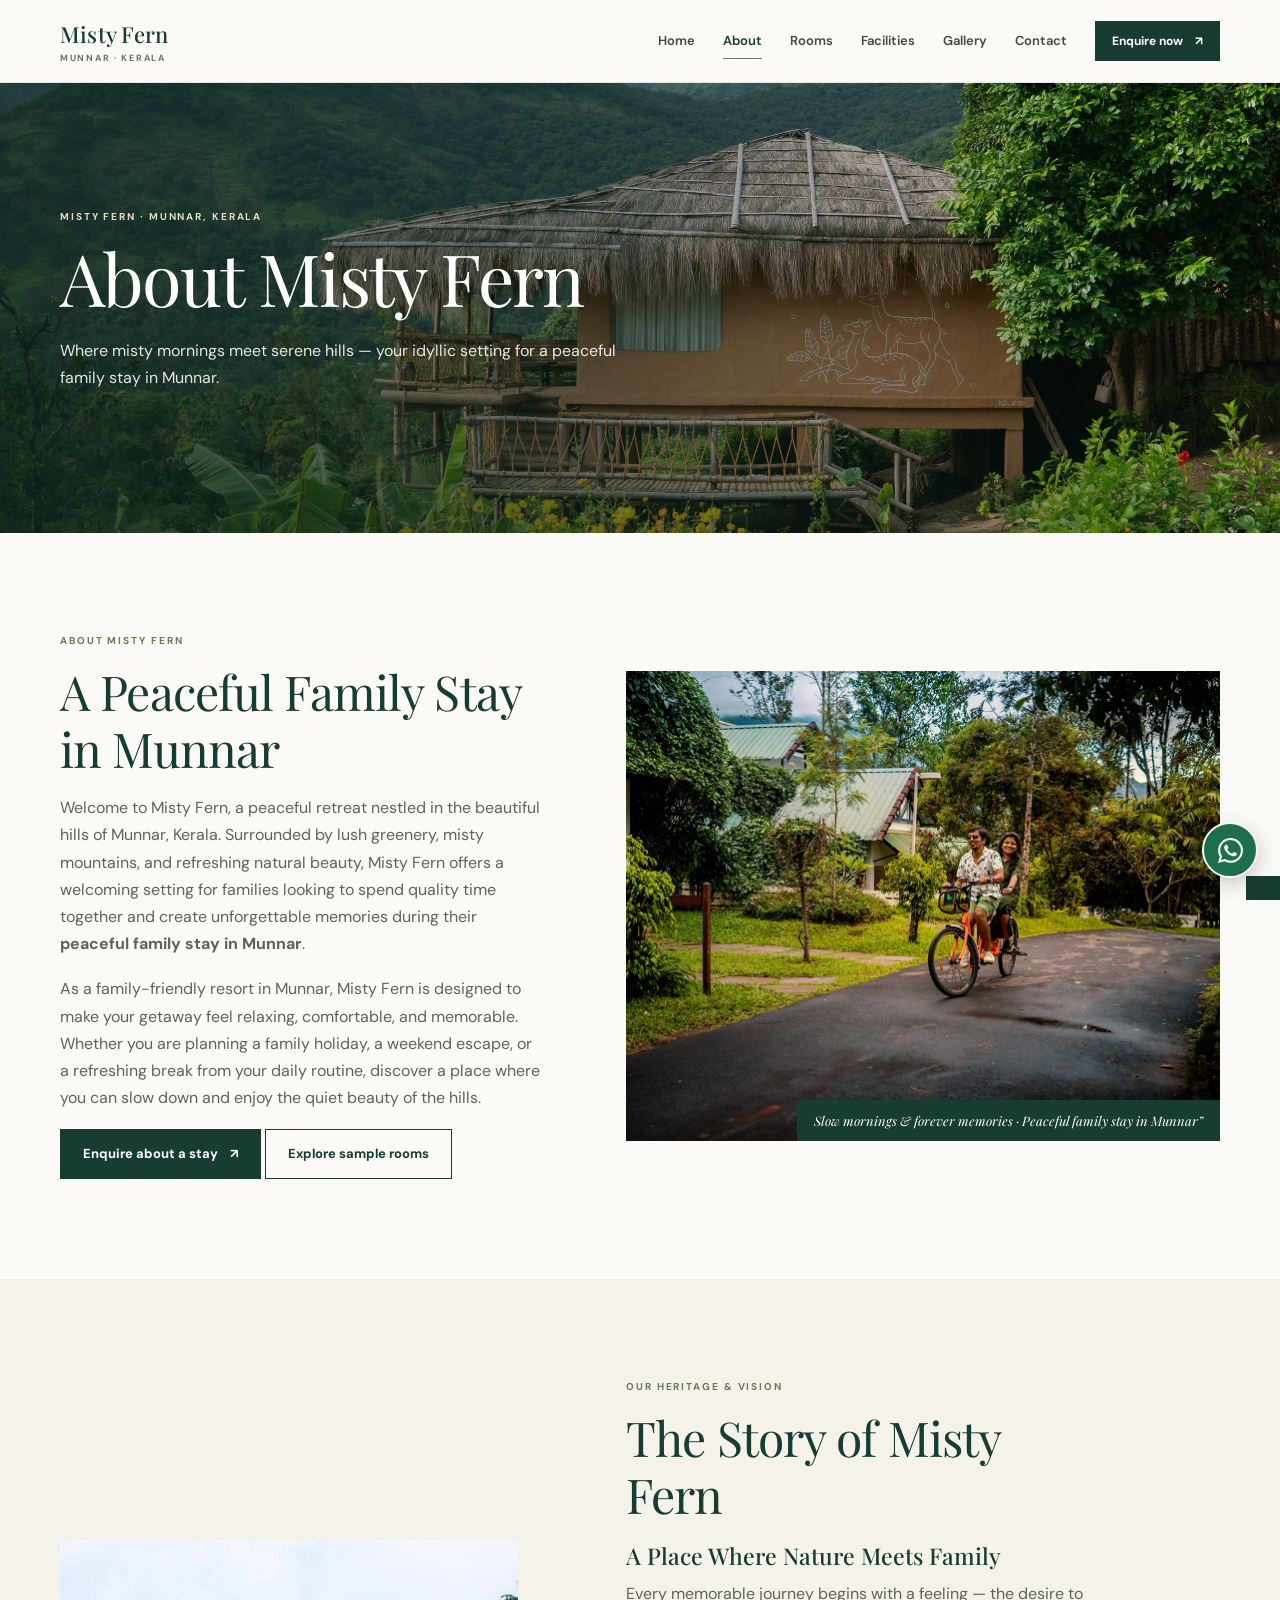
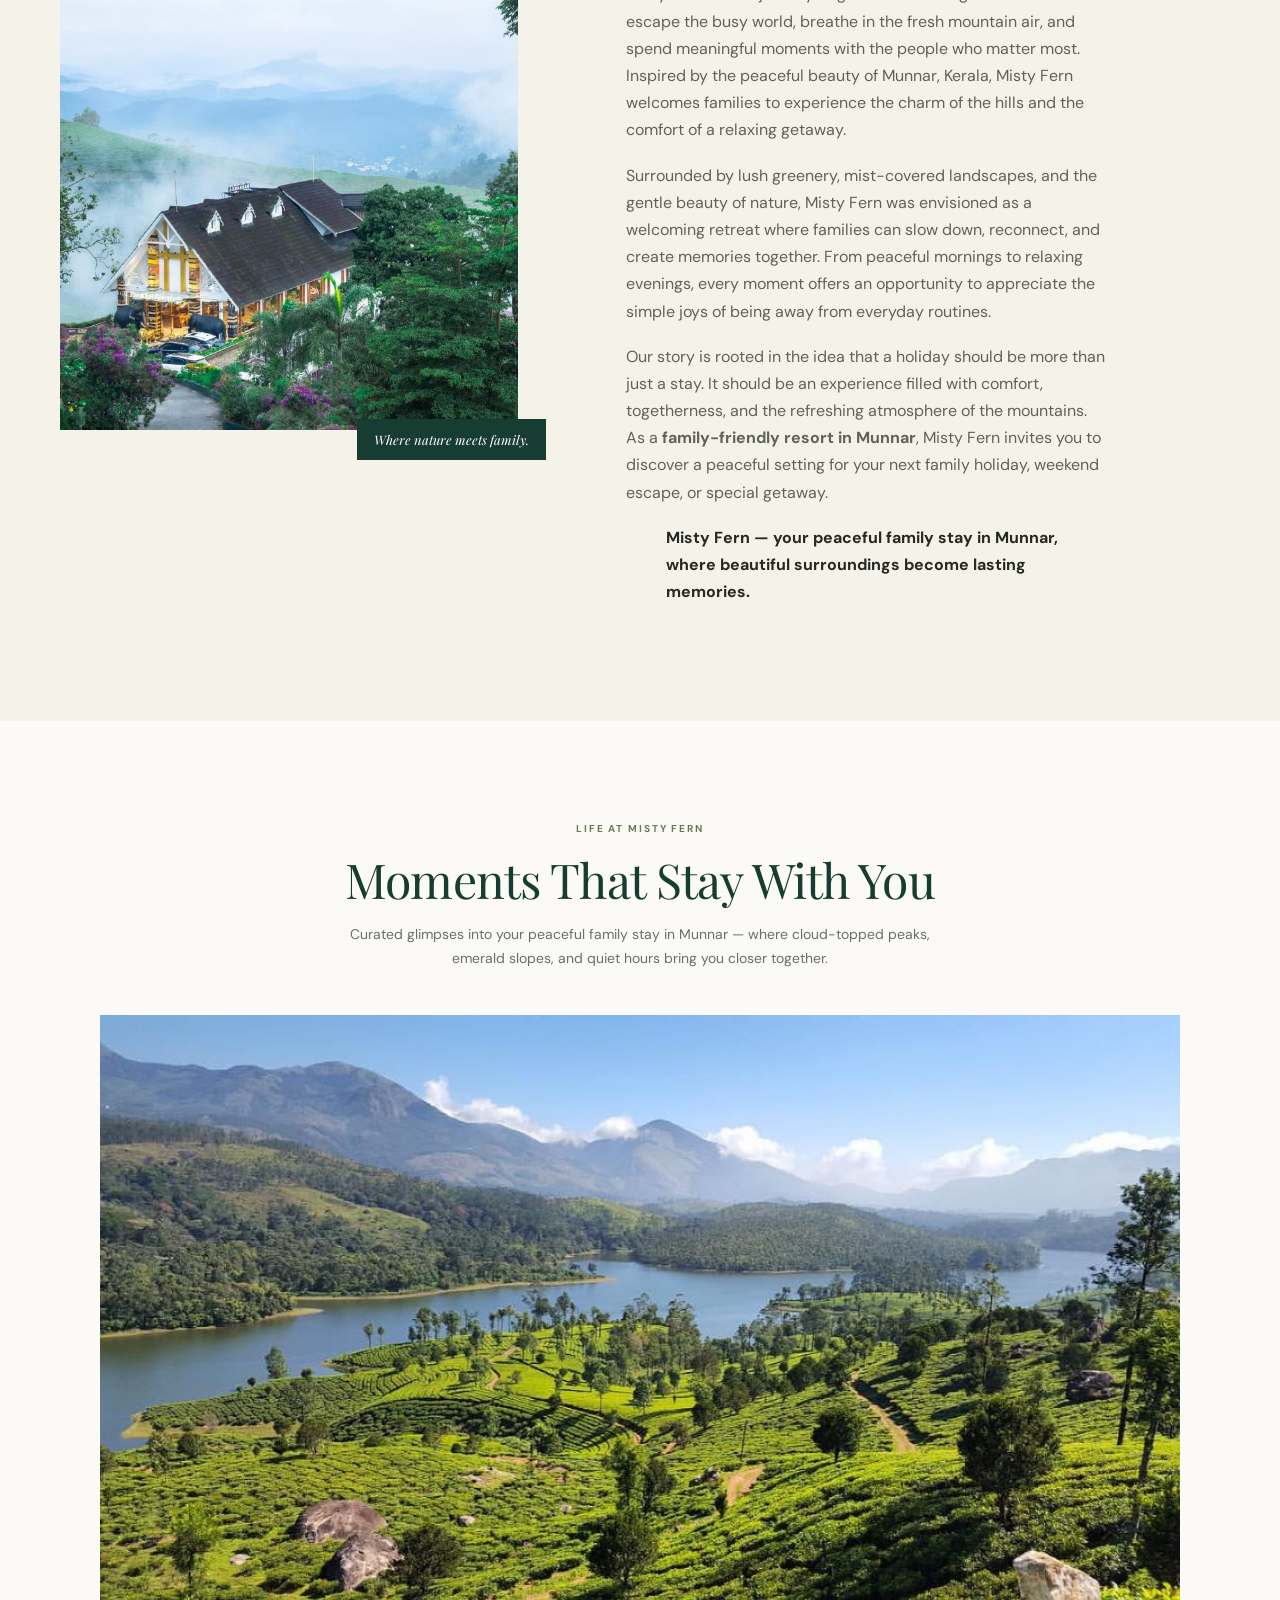
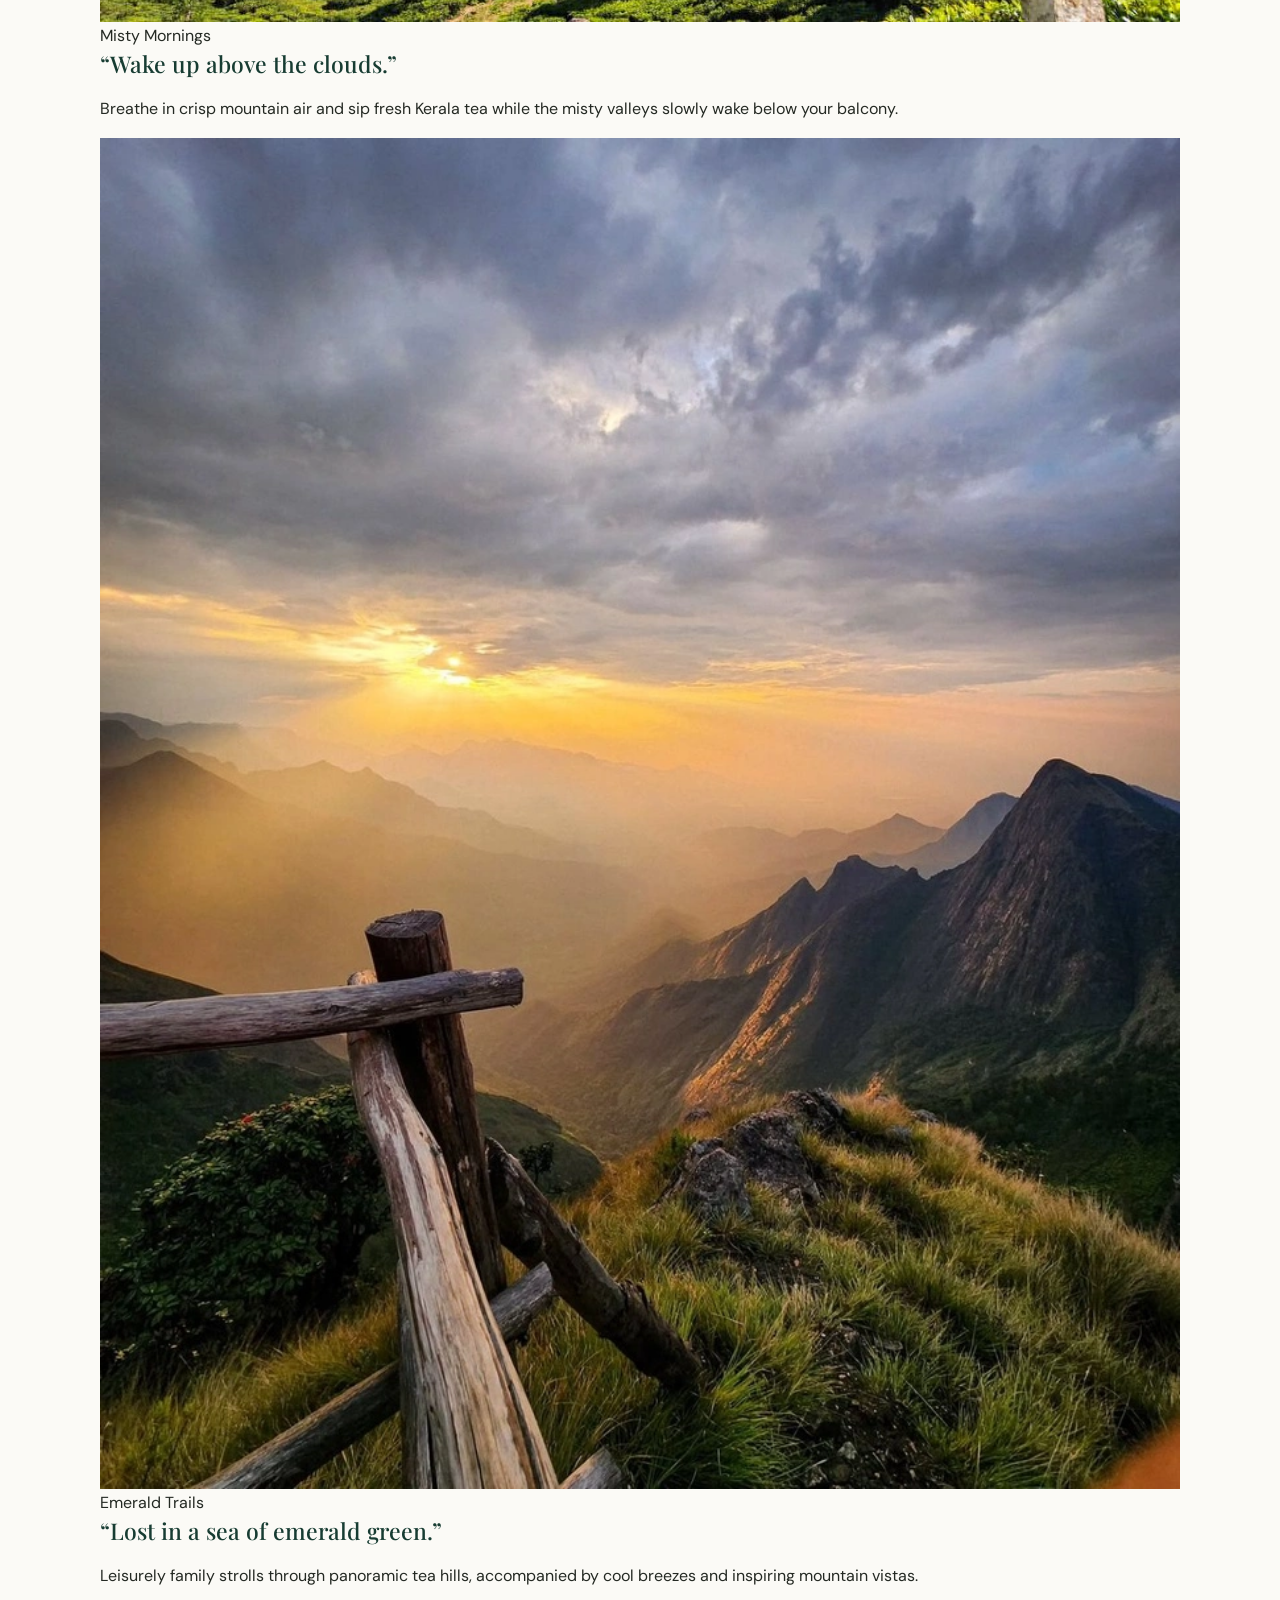
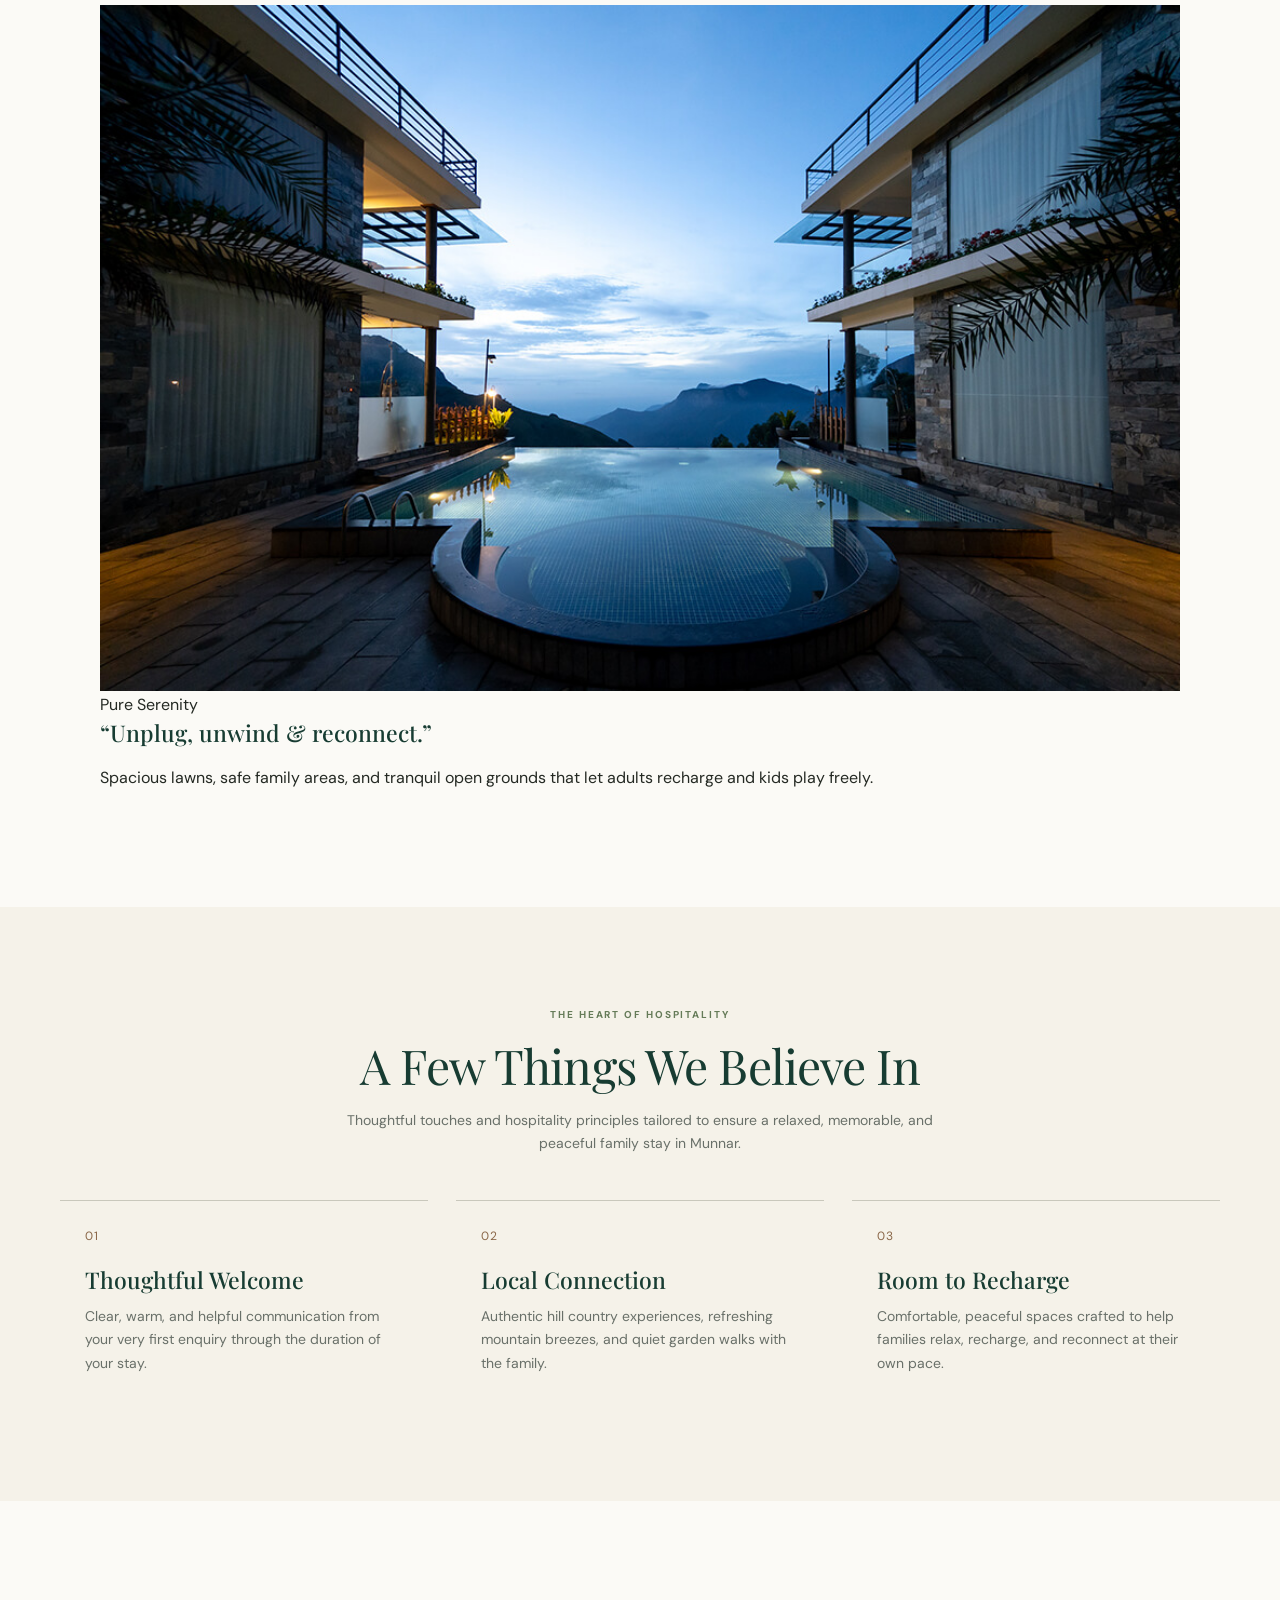
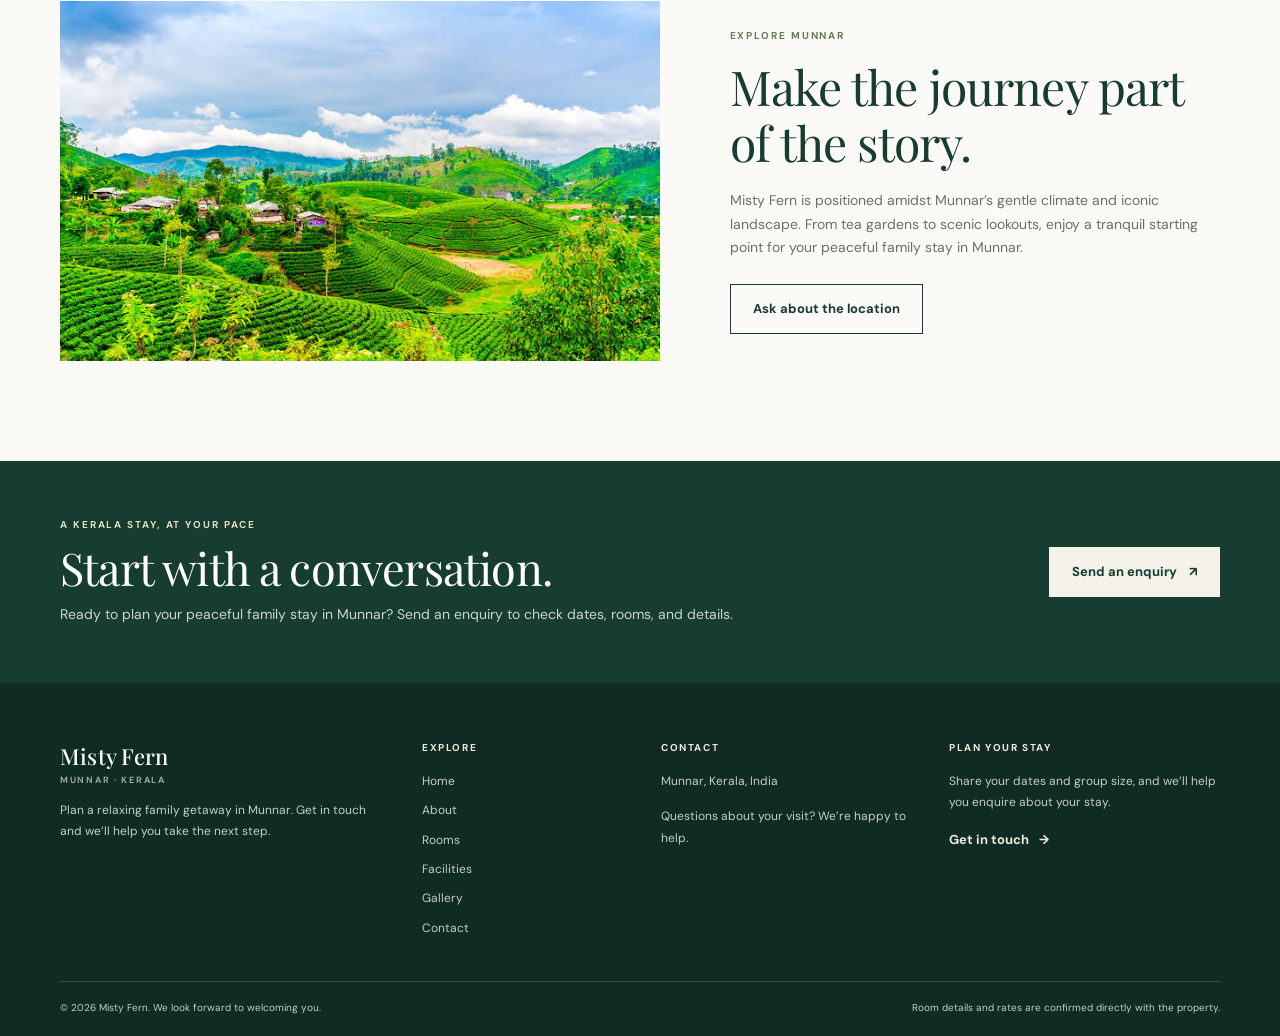
==== commit cb3a41b3: "Update about.html" ====
--- a/about.html
+++ b/about.html
@@ -53,8 +53,7 @@
         <h2>A Peaceful Family Stay  in Munnar</h2>
         <p>Welcome to Misty Fern, a peaceful retreat nestled in the beautiful hills of Munnar, Kerala. Surrounded by lush greenery, misty mountains, and refreshing natural beauty, Misty Fern offers a welcoming setting for families looking to spend quality time together and create unforgettable memories during their <strong>peaceful family stay in Munnar</strong>.</p>
         <p>As a family-friendly resort in Munnar, Misty Fern is designed to make your getaway feel relaxing, comfortable, and memorable. Whether you are planning a family holiday, a weekend escape, or a refreshing break from your daily routine, discover a place where you can slow down and enjoy the quiet beauty of the hills.</p>
-        <p>Explore our sample rooms, discover your preferred stay option, and send an enquiry directly to plan your visit. At Misty Fern, every family getaway is an opportunity to reconnect, relax, and experience the serene charm of a <strong>peaceful family stay in Munnar</strong>.</p>
-        <div class="button-row">
+       
           <a class="button" href="contact.html#enquiry">Enquire about a stay <span aria-hidden="true">↗</span></a>
           <a class="button button-outline" href="rooms.html">Explore sample rooms</a>
         </div>
@@ -79,7 +78,7 @@
           <p>Every memorable journey begins with a feeling — the desire to escape the busy world, breathe in the fresh mountain air, and spend meaningful moments with the people who matter most. Inspired by the peaceful beauty of Munnar, Kerala, Misty Fern welcomes families to experience the charm of the hills and the comfort of a relaxing getaway.</p>
           <p>Surrounded by lush greenery, mist-covered landscapes, and the gentle beauty of nature, Misty Fern was envisioned as a welcoming retreat where families can slow down, reconnect, and create memories together. From peaceful mornings to relaxing evenings, every moment offers an opportunity to appreciate the simple joys of being away from everyday routines.</p>
           <p>Our story is rooted in the idea that a holiday should be more than just a stay. It should be an experience filled with comfort, togetherness, and the refreshing atmosphere of the mountains. As a <strong>family-friendly resort in Munnar</strong>, Misty Fern invites you to discover a peaceful setting for your next family holiday, weekend escape, or special getaway.</p>
-          <p>Whether you are exploring the beauty of Munnar or simply enjoying time with your loved ones, let Misty Fern be part of your journey.</p>
+         
           <blockquote class="story-highlight">
             <strong>Misty Fern — your peaceful family stay in Munnar, where beautiful surroundings become lasting memories.</strong>
           </blockquote>
